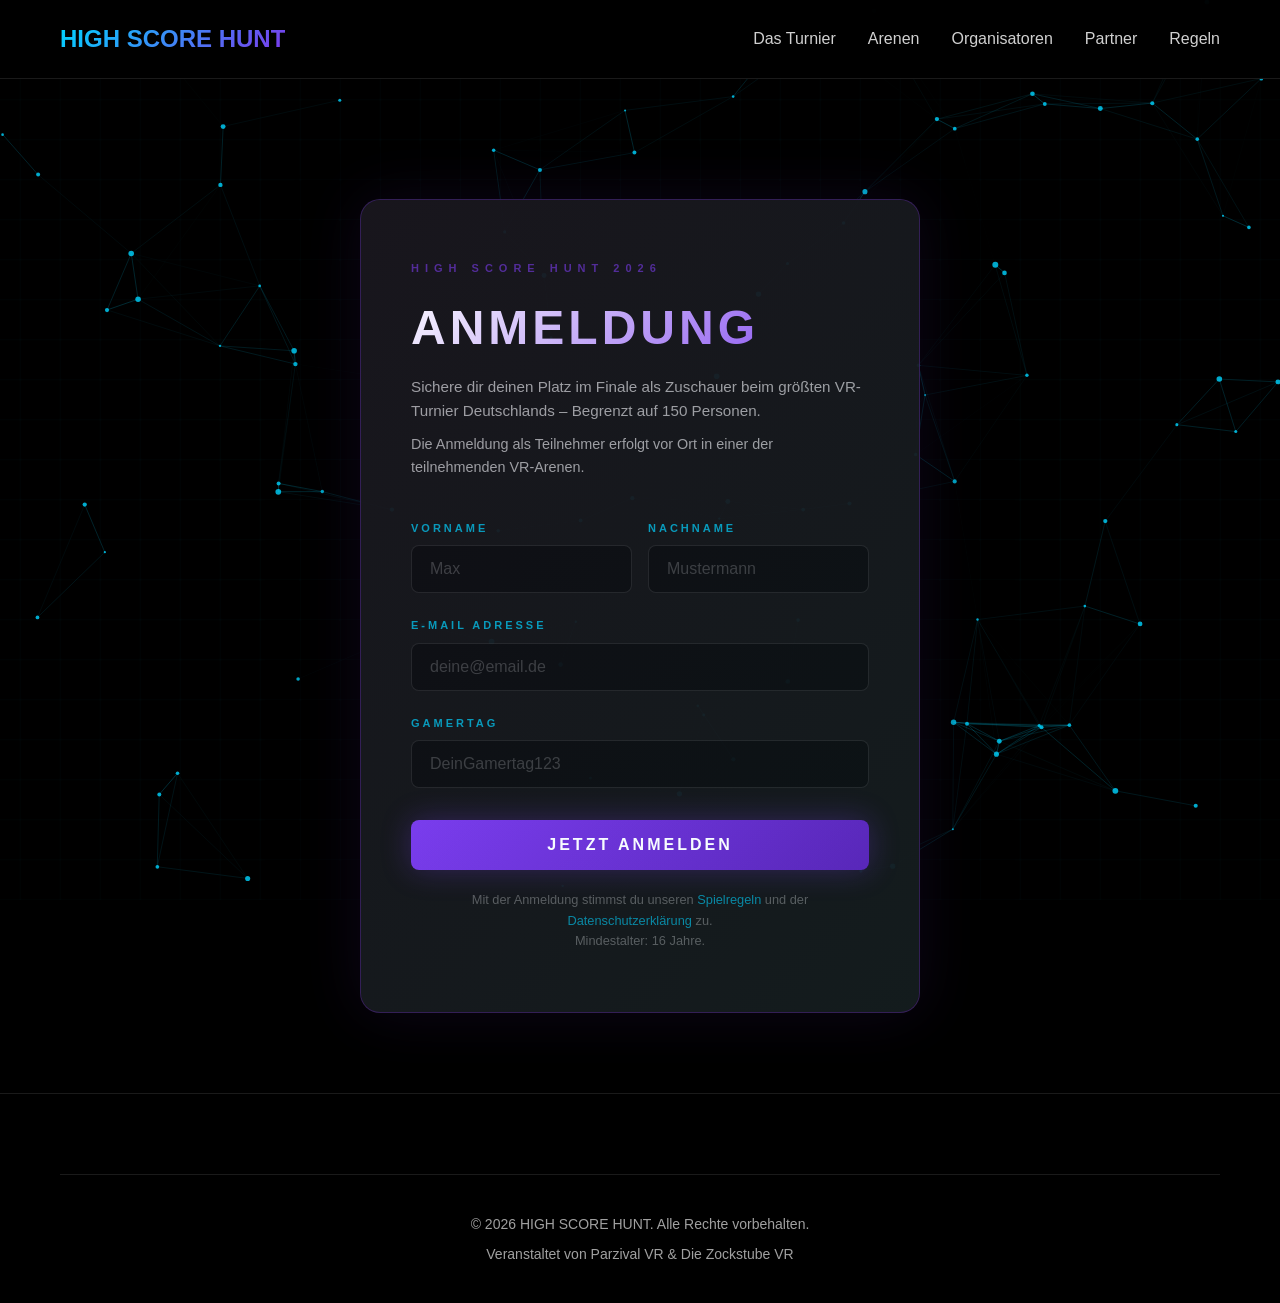
==== anmelden.html @ 473533d7 "updated" ====
<!DOCTYPE html>
<html lang="de">
<head>
    <meta charset="UTF-8">
    <meta name="viewport" content="width=device-width, initial-scale=1.0">
    <title>Anmeldung – HIGH SCORE HUNT 2026</title>

    <!-- Security Headers -->
    <meta http-equiv="X-Frame-Options" content="DENY">
    <meta http-equiv="X-Content-Type-Options" content="nosniff">
    <meta http-equiv="Referrer-Policy" content="strict-origin-when-cross-origin">
    <meta http-equiv="Content-Security-Policy" content="default-src 'self'; script-src 'self' 'unsafe-inline'; style-src 'self' 'unsafe-inline'; img-src 'self' data: https:; font-src 'self'; connect-src 'self' https://formspree.io;">

    <link rel="stylesheet" href="assets/css/styles.css">
    <style>
        .form-section {
            min-height: 100vh;
            padding: 120px 20px 80px;
            display: flex;
            align-items: center;
            justify-content: center;
        }

        .form-card {
            background: var(--bg-card);
            border: 1px solid rgba(124, 58, 237, 0.3);
            border-radius: 20px;
            padding: 60px 50px;
            width: 100%;
            max-width: 560px;
            box-shadow: 0 0 60px rgba(124, 58, 237, 0.1), 0 40px 80px rgba(0, 0, 0, 0.5);
            position: relative;
            z-index: 1;
        }

        .form-card::before {
            content: '';
            position: absolute;
            inset: 0;
            border-radius: 20px;
            background: linear-gradient(135deg, rgba(124, 58, 237, 0.04), rgba(0, 212, 255, 0.04));
            pointer-events: none;
        }

        .form-eyebrow {
            font-size: 11px;
            font-weight: 700;
            letter-spacing: 6px;
            text-transform: uppercase;
            color: rgba(124, 58, 237, 0.6);
            margin-bottom: 12px;
        }

        .form-title {
            font-size: clamp(2rem, 5vw, 3rem);
            font-weight: 900;
            letter-spacing: 4px;
            text-transform: uppercase;
            background: linear-gradient(135deg, #ffffff 0%, #7c3aed 100%);
            -webkit-background-clip: text;
            -webkit-text-fill-color: transparent;
            background-clip: text;
            margin-bottom: 8px;
        }

        .form-subtitle {
            font-size: 0.95rem;
            color: var(--text-gray);
            margin-bottom: 40px;
            line-height: 1.6;
        }

        .form-group {
            margin-bottom: 24px;
        }

        .form-group label {
            display: block;
            font-size: 11px;
            font-weight: 700;
            letter-spacing: 3px;
            text-transform: uppercase;
            color: rgba(0, 212, 255, 0.7);
            margin-bottom: 8px;
        }

        .form-group input {
            width: 100%;
            background: rgba(0, 0, 0, 0.4);
            border: 1px solid rgba(255, 255, 255, 0.1);
            border-radius: 8px;
            padding: 14px 18px;
            color: #fff;
            font-size: 1rem;
            font-family: inherit;
            transition: border-color 0.25s ease, box-shadow 0.25s ease;
            box-sizing: border-box;
            outline: none;
        }

        .form-group input:focus {
            border-color: rgba(124, 58, 237, 0.6);
            box-shadow: 0 0 0 3px rgba(124, 58, 237, 0.12);
        }

        .form-group input::placeholder {
            color: rgba(255, 255, 255, 0.2);
        }

        .form-group input.input-error {
            border-color: rgba(255, 60, 60, 0.8);
            box-shadow: 0 0 0 3px rgba(255, 60, 60, 0.15);
        }

        .field-error {
            display: none;
            font-size: 11px;
            color: #ff4444;
            margin-top: 6px;
            letter-spacing: 0.5px;
        }

        .field-error.visible {
            display: block;
        }

        .form-row {
            display: grid;
            grid-template-columns: 1fr 1fr;
            gap: 16px;
        }

        .btn-submit {
            width: 100%;
            margin-top: 8px;
            padding: 16px;
            background: linear-gradient(135deg, #7c3aed, #5b21b6);
            color: #fff;
            font-size: 1rem;
            font-weight: 700;
            letter-spacing: 3px;
            text-transform: uppercase;
            border: none;
            border-radius: 8px;
            cursor: pointer;
            transition: opacity 0.2s ease, transform 0.2s ease, box-shadow 0.2s ease;
            box-shadow: 0 0 30px rgba(124, 58, 237, 0.3);
        }

        .btn-submit:hover {
            opacity: 0.9;
            transform: translateY(-2px);
            box-shadow: 0 8px 30px rgba(124, 58, 237, 0.5);
        }

        .btn-submit:active {
            transform: translateY(0);
        }

        .form-note {
            text-align: center;
            font-size: 0.8rem;
            color: rgba(255, 255, 255, 0.3);
            margin-top: 20px;
            line-height: 1.6;
        }

        .form-note a {
            color: rgba(0, 212, 255, 0.6);
            text-decoration: none;
        }

        .form-note a:hover {
            color: #00d4ff;
        }

        /* Success message */
        .form-success {
            display: none;
            text-align: center;
            padding: 40px 0;
        }

        .form-success .success-icon {
            font-size: 4rem;
            margin-bottom: 20px;
        }

        .form-success h2 {
            font-size: 1.8rem;
            font-weight: 900;
            color: #00d4ff;
            margin-bottom: 12px;
            letter-spacing: 2px;
        }

        .form-success p {
            color: var(--text-gray);
            line-height: 1.7;
        }

        @media (max-width: 600px) {
            .form-card {
                padding: 40px 24px;
            }

            .form-row {
                grid-template-columns: 1fr;
            }
        }
    </style>
</head>
<body>

    <!-- Particle Network Canvas -->
    <canvas id="particleCanvas" class="particle-network-canvas"></canvas>

    <!-- Navigation -->
    <nav class="navbar">
        <div class="container">
            <div class="nav-brand">
                <a href="index.html" class="logo">HIGH SCORE HUNT</a>
            </div>
            <div class="nav-links">
                <a href="index.html#tournament">Das Turnier</a>
                <a href="index.html#locations">Arenen</a>
                <a href="index.html#organizers">Organisatoren</a>
                <a href="index.html#sponsors">Partner</a>
                <a href="rules.html">Regeln</a>
            </div>
        </div>
    </nav>

    <!-- Registration Form -->
    <section class="form-section">
        <div class="form-card">

            <div id="formContent">
                <p class="form-eyebrow">High Score Hunt 2026</p>
                <h1 class="form-title">Anmeldung</h1>
                <p class="form-subtitle">Sichere dir deinen Platz im Finale als Zuschauer beim größten VR-Turnier Deutschlands – Begrenzt auf 150 Personen.</p>
                <p class="form-subtitle" style="margin-top: -30px; font-size: 0.9em;">Die Anmeldung als Teilnehmer erfolgt vor Ort in einer der teilnehmenden VR-Arenen.</p>

                <form id="registrationForm" action="https://formspree.io/f/mlgydkay" method="POST" novalidate>

                    <div class="form-row">
                        <div class="form-group">
                            <label for="vorname">Vorname</label>
                            <input type="text" id="vorname" name="vorname" placeholder="Max" required>
                        </div>
                        <div class="form-group">
                            <label for="name">Nachname</label>
                            <input type="text" id="name" name="name" placeholder="Mustermann" required>
                        </div>
                    </div>

                    <div class="form-group">
                        <label for="email">E-Mail Adresse</label>
                        <input type="email" id="email" name="email" placeholder="deine@email.de" required>
                    </div>

                    <div class="form-group">
                        <label for="gamertag">Gamertag</label>
                        <input type="text" id="gamertag" name="gamertag" placeholder="DeinGamertag123" required>
                        <span class="field-error" id="gamertagError">Dieser Gamertag ist bereits vergeben. Bitte wähle einen anderen.</span>
                    </div>

                    <button type="submit" class="btn-submit">Jetzt anmelden</button>

                </form>

                <p class="form-note">
                    Mit der Anmeldung stimmst du unseren <a href="rules.html">Spielregeln</a> und der <a href="cookie.html">Datenschutzerklärung</a> zu.<br>
                    Mindestalter: 16 Jahre.
                </p>
            </div>

            <!-- Success State -->
            <div class="form-success" id="formSuccess">
                <div class="success-icon">🎮</div>
                <h2>Anmeldung erfolgreich!</h2>
                <p>Danke, <span id="successName"></span>!<br>Du wirst per E-Mail über alle weiteren Schritte informiert.</p>
            </div>

        </div>
    </section>

    <!-- Footer -->
    <footer class="footer">
        <div class="container">
            <div class="footer-bottom">
                <p>&copy; 2026 HIGH SCORE HUNT. Alle Rechte vorbehalten.</p>
                <p>Veranstaltet von <span translate="no">Parzival VR</span> &amp; <span translate="no">Die Zockstube VR</span></p>
            </div>
        </div>
    </footer>

    <script src="assets/js/main.js"></script>
    <script>
        document.getElementById('registrationForm').addEventListener('submit', async function(e) {
            e.preventDefault();

            const vorname  = document.getElementById('vorname').value.trim();
            const name     = document.getElementById('name').value.trim();
            const email    = document.getElementById('email').value.trim();
            const gamertag = document.getElementById('gamertag').value.trim();

            if (!vorname || !name || !email || !gamertag) {
                alert('Bitte fülle alle Felder aus.');
                return;
            }

            const btn = document.querySelector('.btn-submit');
            btn.textContent = 'Wird gesendet…';
            btn.disabled = true;

            try {
                const response = await fetch('https://formspree.io/f/mlgydkay', {
                    method: 'POST',
                    headers: { 'Accept': 'application/json' },
                    body: new FormData(this)
                });

                if (response.ok) {
                    document.getElementById('formContent').style.display = 'none';
                    document.getElementById('successName').textContent = vorname + ' ' + name;
                    document.getElementById('formSuccess').style.display = 'block';
                } else {
                    btn.textContent = 'Jetzt anmelden';
                    btn.disabled = false;
                    alert('Es ist ein Fehler aufgetreten. Bitte versuche es erneut.');
                }
            } catch (err) {
                btn.textContent = 'Jetzt anmelden';
                btn.disabled = false;
                alert('Keine Verbindung. Bitte überprüfe deine Internetverbindung.');
            }
        });
    </script>
</body>
</html>
---- assets/css/styles.css ----
/* Reset and Base Styles */
* {
    margin: 0;
    padding: 0;
    box-sizing: border-box;
}

html {
    scroll-behavior: smooth;
    overflow-x: hidden;
    scroll-padding-top: 80px;
}

:root {
    --primary-cyan: #00d4ff;
    --primary-magenta: #ff0080;
    --primary-purple: #7c3aed;
    --accent-orange: #ff6b35;
    --accent-green: #00ff88;

    --bg-black: rgba(0, 0, 0, 0.10);
    --bg-dark: rgba(10, 10, 10, 0.10);
    --bg-dark-secondary: rgba(26, 26, 26, 0.10);
    --bg-card: rgba(22, 22, 22, 0.95);

    --text-white: #ffffff;
    --text-gray: #a0a0a0;
    --text-light-gray: #d0d0d0;

    --gradient-primary: linear-gradient(135deg, var(--primary-cyan), var(--primary-purple));
    --gradient-accent: linear-gradient(135deg, var(--primary-magenta), var(--accent-orange));

    --container-width: 1200px;
    --section-padding: 100px 20px;
}

body {
    font-family: -apple-system, BlinkMacSystemFont, 'Segoe UI', Roboto, 'Helvetica Neue', Arial, sans-serif;
    color: var(--text-white);
    line-height: 1.6;
    overflow-x: hidden;
    background: #000000;
    position: relative;
}


/* Interactive Background */
body::before {
    content: '';
    position: fixed;
    top: 0;
    left: 0;
    width: 100%;
    height: 100%;
    background:
        linear-gradient(0deg, transparent 24%, rgba(0, 212, 255, 0.05) 25%, rgba(0, 212, 255, 0.05) 26%, transparent 27%, transparent 74%, rgba(0, 212, 255, 0.05) 75%, rgba(0, 212, 255, 0.05) 76%, transparent 77%, transparent),
        linear-gradient(90deg, transparent 24%, rgba(0, 212, 255, 0.05) 25%, rgba(0, 212, 255, 0.05) 26%, transparent 27%, transparent 74%, rgba(0, 212, 255, 0.05) 75%, rgba(0, 212, 255, 0.05) 76%, transparent 77%, transparent);
    background-size: 80px 80px;
    animation: gridMove 20s linear infinite;
    pointer-events: none;
    z-index: 6;
    opacity: 0.5;
}

body::after {
    content: '';
    position: fixed;
    top: 0;
    left: 0;
    width: 100%;
    height: 100%;
    background: radial-gradient(ellipse at center, transparent 0%, rgba(0, 0, 0, 0.4) 100%);
    pointer-events: none;
    z-index: 7;
}

/* Particle Network Canvas */
.particle-network-canvas {
    position: fixed;
    top: 0;
    left: 0;
    width: 100%;
    height: 100%;
    z-index: 8;
    pointer-events: none;
    opacity: 1;
}


/* Ensure content is above background */
nav, section, footer {
    position: relative;
    z-index: 9;
}

.container {
    max-width: var(--container-width);
    margin: 0 auto;
    padding: 0 20px;
}

/* ─── Navigation ─────────────────────────────────────────────────────────── */

.navbar {
    position: sticky;
    top: 0;
    background: rgba(0, 0, 0, 0.95);
    backdrop-filter: blur(10px);
    border-bottom: 1px solid rgba(255, 255, 255, 0.1);
    padding: 20px 0;
    z-index: 1000;
    transition: all 0.3s ease;
}

.navbar .container {
    display: flex;
    justify-content: space-between;
    align-items: center;
    position: relative;
}

.logo {
    font-size: 24px;
    font-weight: 700;
    background: var(--gradient-primary);
    -webkit-background-clip: text;
    -webkit-text-fill-color: transparent;
    background-clip: text;
    text-decoration: none;
    transition: opacity 0.3s ease;
    user-select: none;
}

.logo:hover {
    opacity: 0.8;
}

.nav-links {
    display: flex;
    gap: 32px;
    align-items: center;
}

.nav-links a {
    color: var(--text-light-gray);
    text-decoration: none;
    font-weight: 500;
    transition: color 0.3s ease;
    position: relative;
}

.nav-links a:hover {
    color: var(--primary-cyan);
}

.nav-links a::after {
    content: '';
    position: absolute;
    bottom: -5px;
    left: 0;
    width: 0;
    height: 2px;
    background: var(--gradient-primary);
    transition: width 0.3s ease;
}

.nav-links a:hover::after {
    width: 100%;
}

/* ─── Mobile Hamburger Menu ───────────────────────────────────────────────── */

.nav-hamburger {
    display: none;
}

.nav-mobile-dropdown {
    display: none;
}

@media (max-width: 768px) {
    .nav-hamburger {
        display: flex;
        flex-direction: column;
        justify-content: space-between;
        width: 28px;
        height: 20px;
        background: transparent;
        border: none;
        cursor: pointer;
        padding: 0;
        position: absolute;
        right: 20px;
        top: 50%;
        transform: translateY(-50%);
        z-index: 1100;
    }

    .nav-hamburger span {
        display: block;
        width: 100%;
        height: 2px;
        background: #00d4ff;
        border-radius: 2px;
        transition: all 0.3s ease;
    }

    .nav-hamburger.open span:nth-child(1) {
        transform: translateY(9px) rotate(45deg);
    }

    .nav-hamburger.open span:nth-child(2) {
        opacity: 0;
    }

    .nav-hamburger.open span:nth-child(3) {
        transform: translateY(-9px) rotate(-45deg);
    }

    .nav-mobile-dropdown {
        display: flex;
        flex-direction: column;
        background: rgba(0, 0, 0, 0.97);
        border-top: none;
        max-height: 0;
        overflow: hidden;
        transition: max-height 0.35s ease, padding 0.35s ease;
        padding: 0 20px;
    }

    .nav-mobile-dropdown.open {
        max-height: 400px;
        padding: 16px 20px;
        border-top: 1px solid rgba(0, 212, 255, 0.2);
    }

    .nav-mobile-link {
        color: var(--text-light-gray);
        text-decoration: none;
        font-weight: 500;
        font-size: 1.1rem;
        padding: 14px 0;
        border-bottom: 1px solid rgba(255, 255, 255, 0.07);
        transition: color 0.2s ease;
    }

    .nav-mobile-link:last-child {
        border-bottom: none;
    }

    .nav-mobile-link:hover {
        color: #00d4ff;
    }
}

/* ─── Cookie Banner ───────────────────────────────────────────────────────── */

.cookie-banner {
    position: fixed;
    bottom: 0;
    left: 0;
    width: 100%;
    background-color: #222;
    color: #fff;
    padding: 15px 20px;
    display: flex;
    justify-content: space-between;
    align-items: center;
    font-family: Arial, sans-serif;
    font-size: 14px;
    box-shadow: 0 -2px 5px rgba(0,0,0,0.3);
    z-index: 9999;
}

.cookie-banner p {
    margin: 0;
    max-width: 80%;
    line-height: 1.4;
}

.cookie-banner button {
    background-color: #9309f0;
    color: white;
    border: none;
    padding: 8px 15px;
    cursor: pointer;
    border-radius: 4px;
    font-size: 14px;
    transition: background-color 0.3s ease;
}

.cookie-banner button:hover {
    background-color: #57e306;
}

.cookie-banner-buttons {
    display: flex;
    gap: 10px;
    align-items: center;
    flex-shrink: 0;
}

.cookie-banner .cookie-decline {
    background-color: transparent;
    color: rgba(255, 255, 255, 0.6);
    border: 1px solid rgba(255, 255, 255, 0.3);
}

.cookie-banner .cookie-decline:hover {
    background-color: rgba(255, 255, 255, 0.08);
    color: #fff;
    border-color: rgba(255, 255, 255, 0.6);
}

/* ─── Buttons ─────────────────────────────────────────────────────────────── */

.btn-primary, .btn-secondary {
    display: inline-block;
    padding: 14px 32px;
    border-radius: 8px;
    text-decoration: none;
    font-weight: 600;
    font-size: 1.1rem;
    transition: all 0.3s ease;
    border: 2px solid transparent;
    cursor: pointer;
}

.btn-primary {
    background: var(--gradient-primary);
    color: #000000;
    box-shadow: 0 5px 20px rgba(0, 212, 255, 0.3);
}

.btn-primary:hover {
    transform: translateY(-2px);
    box-shadow: 0 10px 30px rgba(0, 212, 255, 0.5);
}

.btn-secondary {
    background: rgba(0, 0, 0, 0.85);
    color: var(--text-white);
    border-color: var(--primary-cyan);
}

.btn-secondary:hover {
    background: rgba(0, 212, 255, 0.1);
}

/* ─── Hero ────────────────────────────────────────────────────────────────── */

.hero {
    padding: 100px 20px 120px;
    background:
        radial-gradient(ellipse at top, rgba(124, 58, 237, 0.15), transparent 70%),
        radial-gradient(ellipse at bottom right, rgba(0, 212, 255, 0.1), transparent 70%),
        var(--bg-black);
    position: relative;
    overflow: hidden;
    user-select: none;
}

.hero::before {
    content: '';
    position: absolute;
    inset: 0;
    background: repeating-linear-gradient(
        0deg,
        transparent,
        transparent 2px,
        rgba(0, 212, 255, 0.03) 2px,
        rgba(0, 212, 255, 0.03) 4px
    );
    pointer-events: none;
}

.hero .container {
    position: relative;
    z-index: 1;
    display: flex;
    align-items: center;
    gap: 40px;
}

.hero-content {
    flex: 1;
    min-width: 0;
    animation: fadeInUp 0.8s ease-out forwards;
}

.event-date {
    font-size: 16px;
    color: var(--primary-cyan);
    font-weight: 600;
    text-transform: uppercase;
    letter-spacing: 2px;
    margin-bottom: 20px;
}

.hero-title {
    font-size: clamp(36px, 5vw, 72px);
    font-weight: 900;
    line-height: 1.1;
    margin-bottom: 30px;
    background: linear-gradient(135deg, var(--text-white), var(--primary-cyan));
    -webkit-background-clip: text;
    -webkit-text-fill-color: transparent;
    background-clip: text;
}

.hero-subtitle {
    font-size: clamp(16px, 2vw, 22px);
    color: var(--text-gray);
    margin-bottom: 50px;
    line-height: 1.7;
    max-width: 600px;
}

.hero-stats {
    display: grid;
    grid-template-columns: repeat(4, 1fr);
    gap: 20px;
    margin-bottom: 50px;
    padding: 40px 0;
    border-top: 1px solid rgba(255, 255, 255, 0.1);
    border-bottom: 1px solid rgba(255, 255, 255, 0.1);
}

.stat {
    text-align: center;
}

.stat-number {
    font-size: clamp(28px, 3vw, 48px);
    font-weight: 900;
    background: var(--gradient-primary);
    -webkit-background-clip: text;
    -webkit-text-fill-color: transparent;
    background-clip: text;
    margin-bottom: 8px;
}

.stat-label {
    font-size: 13px;
    color: var(--text-gray);
    text-transform: uppercase;
    letter-spacing: 1px;
}

.hero-cta {
    display: flex;
    gap: 20px;
    flex-wrap: wrap;
}

/* ─── Orbiting Keys (desktop only) ───────────────────────────────────────── */

.orbiting-keys {
    position: absolute;
    top: calc(-20% - 80px);
    right: -20%;
    width: 920px;
    height: 920px;
    z-index: 5;
    flex-shrink: 0;
}

.orbit-center {
    position: absolute;
    top: 50%;
    left: 50%;
    transform: translate(-50%, -50%);
    width: 575px;
    height: 575px;
    border-radius: 50%;
    display: flex;
    align-items: center;
    justify-content: center;
}

.center-logo {
    width: 575px;
    height: 575px;
    object-fit: contain;
    filter: drop-shadow(0 0 25px rgba(0, 212, 255, 0.8));
    user-select: none;
}

.key-orbit {
    position: absolute;
    top: 50%;
    left: 50%;
    width: 575px;
    height: 575px;
    margin: -287.5px 0 0 -287.5px;
    animation: orbitRotate 10s linear infinite;
    z-index: 10;
}

.key-orbit-1 { animation-delay: -3.33s; }
.key-orbit-2 { animation-delay: 0s; }
.key-orbit-3 { animation-delay: -6.67s; }

.key-icon {
    position: absolute;
    top: 0;
    left: 50%;
    transform: translateX(-50%);
    width: 169px;
    height: 169px;
    object-fit: contain;
    filter: drop-shadow(0 0 20px rgba(0, 212, 255, 0.8));
    animation: keyFloatAndRotate 3s ease-in-out infinite;
    user-select: none;
}

.key-orbit-1 .key-icon { filter: drop-shadow(0 0 20px rgba(255, 215, 0, 0.8)); animation-delay: 0s; }
.key-orbit-2 .key-icon { filter: drop-shadow(0 0 20px rgba(192, 192, 192, 0.8)); animation-delay: -1s; }
.key-orbit-3 .key-icon { filter: drop-shadow(0 0 20px rgba(205, 127, 50, 0.8)); animation-delay: -2s; }

/* ─── Section Shared ──────────────────────────────────────────────────────── */

.section-title {
    text-align: center;
    font-size: clamp(28px, 4vw, 48px);
    font-weight: 800;
    margin-bottom: 70px;
    color: var(--text-white);
}

/* ─── Who Attends ─────────────────────────────────────────────────────────── */

.who-attends {
    padding: var(--section-padding);
    background: var(--bg-dark);
}

.attendee-grid {
    display: grid;
    grid-template-columns: repeat(3, 1fr);
    column-gap: 25px;
    row-gap: 40px;
    max-width: 950px;
    margin: 0 auto;
    justify-items: center;
}

.attendee-card {
    padding: 30px;
    background: var(--bg-card);
    border-radius: 16px;
    border: 1px solid rgba(255, 255, 255, 0.05);
    transition: all 0.3s ease;
    position: relative;
    overflow: hidden;
    text-align: center;
    display: flex;
    flex-direction: column;
    align-items: center;
    gap: 15px;
    width: 100%;
    max-width: 280px;
    min-height: 200px;
    text-decoration: none;
    color: inherit;
}

.attendee-card::before {
    content: '';
    position: absolute;
    top: 0; left: 0;
    width: 100%;
    height: 3px;
    background: var(--gradient-primary);
    transform: scaleX(0);
    transition: transform 0.3s ease;
}

.attendee-card:hover::before { transform: scaleX(1); }
.attendee-card:hover {
    transform: translateY(-8px);
    border-color: rgba(0, 212, 255, 0.3);
    box-shadow: 0 15px 50px rgba(0, 212, 255, 0.3);
}

.arena-logo {
    width: 120px;
    height: 120px;
    display: flex;
    align-items: center;
    justify-content: center;
    background: rgba(255, 255, 255, 0.03);
    border-radius: 12px;
    padding: 15px;
    margin-bottom: 10px;
    transition: all 0.3s ease;
}

.arena-logo img {
    max-width: 100%;
    max-height: 100%;
    object-fit: contain;
    filter: brightness(1.1);
    transition: transform 0.3s ease;
}

.attendee-card:hover .arena-logo { background: rgba(0, 212, 255, 0.08); }
.attendee-card:hover .arena-logo img { transform: scale(1.1); }

.attendee-card h3 {
    font-size: 20px;
    margin-bottom: 5px;
    color: var(--primary-cyan);
    font-weight: 700;
}

.attendee-card p {
    color: var(--text-gray);
    font-size: 14px;
    line-height: 1.6;
}

.finale-badge {
    display: inline-block;
    background: linear-gradient(135deg, var(--primary-magenta), var(--accent-orange));
    color: var(--bg-black);
    padding: 6px 16px;
    border-radius: 20px;
    font-size: 11px;
    font-weight: 700;
    text-transform: uppercase;
    letter-spacing: 1px;
    margin-top: 5px;
    box-shadow: 0 4px 15px rgba(255, 0, 128, 0.4);
}

/* ─── Tournament Games ────────────────────────────────────────────────────── */

.tournament-games {
    padding: var(--section-padding);
    background: #000000;
}

.games-grid {
    display: grid;
    grid-template-columns: repeat(auto-fit, minmax(280px, 1fr));
    gap: 30px;
}

.game-card {
    background: var(--bg-card);
    border-radius: 16px;
    overflow: hidden;
    border: 1px solid rgba(255, 255, 255, 0.05);
    transition: all 0.3s ease;
}

.game-card:hover {
    transform: translateY(-8px);
    border-color: rgba(255, 0, 128, 0.5);
    box-shadow: 0 15px 50px rgba(255, 0, 128, 0.3);
}

.game-image {
    height: 200px;
    background: var(--gradient-accent);
    display: flex;
    align-items: center;
    justify-content: center;
    font-size: 24px;
    font-weight: 700;
    color: white;
}

.game-card h3 { padding: 20px 20px 10px; font-size: 22px; color: var(--text-white); }
.game-card p { padding: 5px 20px; color: var(--text-gray); font-size: 15px; }
.game-card p:last-child { padding-bottom: 20px; }

/* ─── Schedule ────────────────────────────────────────────────────────────── */

.schedule {
    padding: var(--section-padding);
    background: var(--bg-dark);
}

.schedule-content {
    max-width: 900px;
    margin: 0 auto;
}

.schedule-day {
    margin-bottom: 50px;
}

.schedule-day h3 {
    font-size: 28px;
    margin-bottom: 25px;
    color: var(--primary-cyan);
    padding-bottom: 15px;
    border-bottom: 2px solid rgba(0, 212, 255, 0.3);
}

.schedule-items {
    display: flex;
    flex-direction: column;
    gap: 15px;
}

.schedule-item {
    display: flex;
    justify-content: space-between;
    align-items: center;
    padding: 20px;
    background: var(--bg-card);
    border-radius: 8px;
    border-left: 3px solid var(--primary-purple);
    transition: all 0.3s ease;
}

.schedule-item:hover {
    border-left-color: var(--primary-cyan);
    background: rgba(0, 212, 255, 0.05);
    transform: translateX(5px);
}

.schedule-item .time {
    font-weight: 600;
    color: var(--primary-cyan);
    min-width: 200px;
}

.schedule-item .event-name {
    color: var(--text-light-gray);
    flex: 1;
}

/* ─── Competitors ─────────────────────────────────────────────────────────── */

.competitors {
    padding: var(--section-padding);
    background: #000000;
}

.competitors-grid {
    display: grid;
    grid-template-columns: repeat(auto-fit, minmax(250px, 1fr));
    gap: 40px;
}

.competitor-card {
    text-align: center;
    padding: 30px;
    background: var(--bg-card);
    border-radius: 16px;
    border: 1px solid rgba(255, 255, 255, 0.05);
    transition: all 0.3s ease;
}

.competitor-card:hover {
    transform: translateY(-10px);
    border-color: rgba(255, 0, 128, 0.5);
    box-shadow: 0 20px 50px rgba(255, 0, 128, 0.3);
}

.competitor-image {
    width: 150px;
    height: 150px;
    margin: 0 auto 20px;
    border-radius: 50%;
    background: var(--gradient-accent);
    display: flex;
    align-items: center;
    justify-content: center;
    font-size: 18px;
    font-weight: 700;
    border: 3px solid rgba(255, 0, 128, 0.3);
}

.competitor-card h3 { font-size: 24px; margin-bottom: 10px; color: var(--text-white); }
.competitor-title { color: var(--primary-cyan); font-size: 14px; margin-bottom: 8px; }
.competitor-country { color: var(--text-gray); font-size: 13px; }

/* ─── Sponsors ────────────────────────────────────────────────────────────── */

.sponsors {
    padding: var(--section-padding);
    background: var(--bg-dark);
}

.sponsors-tier {
    margin-bottom: 60px;
}

.sponsors-tier h3 {
    text-align: center;
    font-size: 24px;
    color: var(--primary-cyan);
    margin-bottom: 30px;
    text-transform: uppercase;
    letter-spacing: 2px;
}

.sponsors-grid {
    display: grid;
    gap: 30px;
    align-items: center;
    justify-items: center;
}

.sponsors-grid.tier-1 { grid-template-columns: repeat(auto-fit, minmax(250px, 1fr)); }
.sponsors-grid.tier-2 { grid-template-columns: repeat(auto-fit, minmax(180px, 1fr)); }

.sponsor-logo {
    padding: 20px;
    background: var(--bg-card);
    border-radius: 12px;
    border: 1px solid rgba(255, 255, 255, 0.1);
    font-size: 20px;
    font-weight: 700;
    color: var(--text-light-gray);
    transition: all 0.3s ease;
    text-align: center;
    width: 100%;
    height: 150px;
    display: flex;
    align-items: center;
    justify-content: center;
    box-sizing: border-box;
}

.sponsor-logo img {
    max-width: 100%;
    max-height: 100px;
    width: auto;
    height: auto;
    object-fit: contain;
    filter: brightness(1.1);
    transition: all 0.3s ease;
}

.sponsor-logo:hover {
    border-color: var(--primary-cyan);
    box-shadow: 0 10px 30px rgba(0, 212, 255, 0.2);
    transform: translateY(-5px);
}

.sponsor-logo:hover img {
    filter: brightness(1.3);
    transform: scale(1.05);
}

/* ─── Registration ────────────────────────────────────────────────────────── */

.registration {
    padding: var(--section-padding);
    background: radial-gradient(ellipse at center, rgba(124, 58, 237, 0.2), transparent 70%), var(--bg-black);
    text-align: center;
}

.registration h2 { font-size: clamp(28px, 4vw, 48px); margin-bottom: 20px; }
.registration > p { font-size: 20px; color: var(--text-gray); margin-bottom: 120px; }

.ticket-options {
    display: grid;
    grid-template-columns: repeat(auto-fit, minmax(300px, 1fr));
    gap: 30px;
    max-width: 1100px;
    margin: 0 auto;
    padding-top: 40px;
}

.ticket-card {
    background: var(--bg-card);
    border: 2px solid rgba(255, 255, 255, 0.1);
    border-radius: 16px;
    padding: 40px 30px;
    text-align: center;
    transition: all 0.3s ease;
    position: relative;
}

.ticket-card.featured {
    border-color: var(--primary-cyan);
    background: rgba(0, 212, 255, 0.05);
    transform: scale(1.05);
}

.featured-badge {
    position: absolute;
    top: -15px;
    left: 50%;
    transform: translateX(-50%);
    background: var(--gradient-primary);
    color: var(--bg-black);
    padding: 6px 20px;
    border-radius: 20px;
    font-size: 12px;
    font-weight: 700;
    text-transform: uppercase;
    letter-spacing: 1px;
}

/* ─── Footer ──────────────────────────────────────────────────────────────── */

.footer {
    background: #000000;
    color: var(--text-gray);
    padding: 80px 20px 30px;
    border-top: 1px solid rgba(255, 255, 255, 0.1);
}

.footer-content {
    display: grid;
    grid-template-columns: repeat(auto-fit, minmax(200px, 1fr));
    gap: 50px;
    margin-bottom: 50px;
}

.footer-section h3 {
    font-size: 20px;
    margin-bottom: 20px;
    background: var(--gradient-primary);
    -webkit-background-clip: text;
    -webkit-text-fill-color: transparent;
    background-clip: text;
}

.footer-section h4 { font-size: 16px; margin-bottom: 20px; color: var(--text-white); }
.footer-section p { color: var(--text-gray); margin-bottom: 10px; line-height: 1.6; }
.footer-section .location { color: var(--primary-cyan); }
.footer-section ul { list-style: none; }
.footer-section ul li { margin-bottom: 10px; }
.footer-section a { color: var(--text-gray); text-decoration: none; transition: color 0.3s ease; }
.footer-section a:hover { color: var(--primary-cyan); }

.social-links { display: flex; gap: 16px; font-size: 24px; }
.social-links a { transition: all 0.3s ease; }
.social-links a:hover { transform: scale(1.2); filter: brightness(1.5); }

.footer-bottom {
    border-top: 1px solid rgba(255, 255, 255, 0.1);
    padding-top: 30px;
    text-align: center;
    color: var(--text-gray);
    font-size: 14px;
}

.footer-bottom p { margin: 8px 0; }

/* ─── Organizers ──────────────────────────────────────────────────────────── */

.organizers-grid {
    display: grid;
    grid-template-columns: 1fr 1fr;
}

/* ─── HSH Sections ────────────────────────────────────────────────────────── */

.hsh-intro { padding: 100px 0; background: var(--bg-dark); }

.hsh-intro-content {
    background: var(--bg-card);
    border-radius: 16px;
    border: 1px solid rgba(255, 255, 255, 0.05);
    padding: 60px;
    text-align: center;
    max-width: 900px;
    margin: 0 auto;
    transition: all 0.3s ease;
    position: relative;
    overflow: hidden;
}

.hsh-intro-content::before {
    content: '';
    position: absolute;
    top: 0; left: 0;
    width: 100%; height: 3px;
    background: var(--gradient-primary);
}

.hsh-intro-content:hover {
    transform: translateY(-5px);
    border-color: rgba(0, 212, 255, 0.3);
    box-shadow: 0 10px 40px rgba(0, 212, 255, 0.2);
}

.hsh-intro-title {
    font-size: clamp(2rem, 4vw, 3.5rem);
    font-weight: 700;
    margin-bottom: 40px;
    line-height: 1.2;
    background: linear-gradient(135deg, var(--primary-cyan), var(--primary-magenta));
    -webkit-background-clip: text;
    -webkit-text-fill-color: transparent;
    background-clip: text;
}

.subtitle-accent {
    display: block;
    font-size: clamp(1.2rem, 2.5vw, 2rem);
    margin-top: 10px;
    color: var(--primary-cyan);
    -webkit-text-fill-color: var(--primary-cyan);
}

.hsh-intro-text { font-size: 1.2rem; line-height: 1.8; color: var(--text-gray); margin-bottom: 20px; }
.hsh-intro-cta { font-size: 1.6rem; font-weight: 700; color: var(--primary-magenta); margin-top: 40px; text-transform: uppercase; letter-spacing: 2px; text-shadow: 0 0 20px rgba(255, 0, 128, 0.5); }

.hsh-two-column {
    display: grid;
    grid-template-columns: 1fr 1fr;
    gap: 60px;
    align-items: center;
}

.hsh-column-left, .hsh-column-right { padding: 20px; }
.hsh-feature-image { width: 100%; height: auto; border-radius: 12px; box-shadow: 0 10px 40px rgba(0, 0, 0, 0.5); }

.hsh-section-title {
    font-size: clamp(1.5rem, 3vw, 2.5rem);
    font-weight: 700;
    margin-bottom: 30px;
    background: linear-gradient(135deg, var(--primary-cyan), var(--primary-magenta));
    -webkit-background-clip: text;
    -webkit-text-fill-color: transparent;
    background-clip: text;
}

.hsh-section-text { font-size: 1.2rem; line-height: 1.8; color: var(--text-gray); margin-bottom: 20px; }

.hsh-scoreboard { padding: 100px 0; background: var(--bg-black); }
.hsh-keys { padding: 100px 0; background: var(--bg-dark); }
.hsh-wildcard { padding: 100px 0; background: var(--bg-black); }
.hsh-finale { padding: 100px 0; background: var(--bg-dark); }

.hsh-finale-content {
    max-width: 900px;
    margin: 0 auto;
    background: var(--bg-card);
    border-radius: 16px;
    border: 1px solid rgba(255, 255, 255, 0.05);
    padding: 60px;
    transition: all 0.3s ease;
    position: relative;
  
}

.hsh-finale-text {
    word-wrap: break-word; 
    overflow-wrap: break-word; 
    hyphens: auto; 
    word-break: normal;
    padding: 60px;
  
}

.hsh-finale-content::before {
    content: '';
    position: absolute;
    top: 0; left: 0;
    width: 100%; height: 3px;
    background: var(--gradient-primary);
}

.hsh-finale-content:hover {
    transform: translateY(-5px);
    border-color: rgba(255, 0, 128, 0.3);
    box-shadow: 0 10px 40px rgba(255, 0, 128, 0.2);
}

.hsh-finale-title {
    font-size: clamp(1.8rem, 3.5vw, 3rem);
    font-weight: 700;
    margin-bottom: 20px;
    text-align: center;
    background: linear-gradient(135deg, var(--primary-cyan), var(--primary-magenta));
    -webkit-background-clip: text;
    -webkit-text-fill-color: transparent;
    background-clip: text;
}

.subtitle-small {
    display: block;
    font-size: clamp(1rem, 2vw, 1.5rem);
    margin-top: 10px;
    color: var(--primary-cyan);
    -webkit-text-fill-color: var(--primary-cyan);
}

.hsh-finale-subtitle { font-size: clamp(1.2rem, 2.5vw, 1.8rem); color: var(--primary-magenta); margin-bottom: 30px; text-align: center; }
.hsh-finale-signature { font-size: 1.3rem; color: var(--primary-cyan); margin-top: 50px; font-style: italic; text-align: center; }

/* ─── Tournament Details ──────────────────────────────────────────────────── */

.tournament-details { padding: 100px 0; background: var(--bg-black); }

.tournament-details .game-image {
    height: 250px;
    background: transparent;
    display: flex;
    align-items: center;
    justify-content: center;
    padding: 20px;
    position: relative;
    overflow: hidden;
}

.tournament-details .game-image::before {
    content: '';
    position: absolute;
    inset: 0;
    background: linear-gradient(135deg, rgba(0, 212, 255, 0.1), rgba(255, 0, 128, 0.1));
}

.tournament-details .game-image img {
    width: 100%;
    height: 100%;
    object-fit: contain;
    position: relative;
    z-index: 1;
    transition: transform 0.3s ease;
}

.tournament-details .game-card:hover .game-image img { transform: scale(1.1); }

/* ─── Rules ───────────────────────────────────────────────────────────────── */

.rule-card {
    background: var(--bg-card);
    border-radius: 16px;
    border: 1px solid rgba(255, 255, 255, 0.05);
    padding: 40px;
    margin-bottom: 30px;
    scroll-margin-top: 100px;
    transition: all 0.3s ease;
    position: relative;
    overflow: hidden;
}

.rule-card::before {
    content: '';
    position: absolute;
    top: 0; left: 0;
    width: 100%; height: 3px;
    background: linear-gradient(90deg, var(--primary-cyan), var(--primary-magenta));
    transform: scaleX(0);
    transform-origin: left;
    transition: transform 0.3s ease;
}

.rule-card:hover::before { transform: scaleX(1); }
.rule-card:hover { transform: translateY(-5px); border-color: rgba(0, 212, 255, 0.3); box-shadow: 0 10px 40px rgba(0, 212, 255, 0.2); }

.rule-number {
    width: 50px;
    height: 50px;
    background: linear-gradient(135deg, var(--primary-cyan), var(--primary-magenta));
    border-radius: 50%;
    color: var(--bg-black);
    font-size: 24px;
    font-weight: 700;
    display: flex;
    align-items: center;
    justify-content: center;
    margin-bottom: 20px;
    box-shadow: 0 4px 15px rgba(0, 212, 255, 0.4);
}

.rule-card h2 { font-size: 1.8rem; color: var(--primary-cyan); margin-bottom: 20px; font-weight: 700; }
.rule-card p { font-size: 1.1rem; line-height: 1.8; color: var(--text-gray); margin-bottom: 15px; }
.rule-card p:last-child { margin-bottom: 0; }
.rule-card strong { color: var(--text-white); }

.rules-summary { padding: var(--section-padding); background: var(--bg-black); }

.rules-grid {
    display: grid;
    grid-template-columns: repeat(auto-fit, minmax(300px, 1fr));
    gap: 30px;
    margin-top: 60px;
}

.rules-card {
    background: var(--bg-card);
    border-radius: 16px;
    border: 1px solid rgba(255, 255, 255, 0.05);
    padding: 40px 30px;
    text-align: center;
    transition: all 0.3s ease;
    position: relative;
    overflow: hidden;
    cursor: pointer;
    text-decoration: none;
    display: block;
}

.rules-card::before {
    content: '';
    position: absolute;
    top: 0; left: 0;
    width: 100%; height: 3px;
    background: linear-gradient(90deg, var(--primary-cyan), var(--primary-magenta));
    transform: scaleX(0);
    transform-origin: left;
    transition: transform 0.3s ease;
}

.rules-card:hover::before { transform: scaleX(1); }
.rules-card:hover { transform: translateY(-8px); border-color: rgba(0, 212, 255, 0.3); box-shadow: 0 15px 50px rgba(0, 212, 255, 0.3); }

.rules-icon { font-size: 4rem; margin-bottom: 20px; filter: drop-shadow(0 0 20px rgba(0, 212, 255, 0.5)); transition: transform 0.3s ease; }
.rules-card:hover .rules-icon { transform: scale(1.1) rotate(5deg); }
.rules-card h3 { font-size: 1.5rem; color: var(--primary-cyan); margin-bottom: 15px; font-weight: 700; }
.rules-card p { font-size: 1rem; color: var(--text-gray); line-height: 1.6; margin-bottom: 20px; }

.rules-read-more {
    display: inline-block;
    color: var(--primary-magenta);
    font-weight: 600;
    font-size: 0.95rem;
    text-transform: uppercase;
    letter-spacing: 1px;
    margin-top: 10px;
    transition: all 0.3s ease;
}

.rules-card:hover .rules-read-more { color: var(--primary-cyan); transform: translateX(5px); }
.rules-cta { text-align: center; margin-top: 60px; }
.rules-cta .btn-primary { font-size: 1.2rem; padding: 16px 40px; }


/* ─── Placeholder ─────────────────────────────────────────────────────────── */

.placeholder-image { width: 100%; display: flex; align-items: center; justify-content: center; color: white; font-size: 18px; font-weight: 600; }

.mobile-break { display: none; }

/* ─── Animations ──────────────────────────────────────────────────────────── */

@keyframes orbitRotate {
    from { transform: rotate(0deg); }
    to { transform: rotate(360deg); }
}

@keyframes keyFloatAndRotate {
    0%, 100% { transform: translateX(-50%) translateY(0px) rotate(0deg) scale(1); }
    25% { transform: translateX(-50%) translateY(-5px) rotate(-15deg) scale(1.05); }
    50% { transform: translateX(-50%) translateY(0px) rotate(0deg) scale(1.1); }
    75% { transform: translateX(-50%) translateY(-5px) rotate(15deg) scale(1.05); }
}

@keyframes fadeInUp {
    from { opacity: 0; transform: translateY(30px); }
    to { opacity: 1; transform: translateY(0); }
}

@keyframes glow {
    0%, 100% { opacity: 1; }
    50% { opacity: 0.7; }
}

@keyframes gridMove {
    0% { transform: perspective(500px) rotateX(60deg) translateY(0); }
    100% { transform: perspective(500px) rotateX(60deg) translateY(80px); }
}


/* ─── Letter Animation ────────────────────────────────────────────────────── */

.text-animation-ready .char-animate { display: inline-block; opacity: 0; transform: translateY(20px) rotateX(-90deg); filter: blur(10px); }
.text-animated .char-animate { animation: charFadeIn 0.6s cubic-bezier(0.34, 1.56, 0.64, 1) forwards; }

@keyframes charFadeIn {
    0% { opacity: 0; transform: translateY(20px) rotateX(-90deg) scale(0.5); filter: blur(10px); }
    50% { filter: blur(5px); }
    100% { opacity: 1; transform: translateY(0) rotateX(0deg) scale(1); filter: blur(0); }
}

/* ─── Card Entrance Animations ────────────────────────────────────────────── */

.attendee-card, .game-card, .competitor-card, .ticket-card, .link-card {
    animation: fadeInUp 0.6s ease-out both;
}

.attendee-card:nth-child(1) { animation-delay: 0.1s; }
.attendee-card:nth-child(2) { animation-delay: 0.15s; }
.attendee-card:nth-child(3) { animation-delay: 0.2s; }
.attendee-card:nth-child(4) { animation-delay: 0.25s; }
.attendee-card:nth-child(5) { animation-delay: 0.3s; }
.attendee-card:nth-child(6) { animation-delay: 0.35s; }
.attendee-card:nth-child(7) { animation-delay: 0.4s; }
.attendee-card:nth-child(8) { animation-delay: 0.45s; }

.link-card:nth-child(1) { animation-delay: 0.1s; }
.link-card:nth-child(2) { animation-delay: 0.2s; }
.link-card:nth-child(3) { animation-delay: 0.3s; }
.link-card:nth-child(4) { animation-delay: 0.4s; }
.link-card:nth-child(5) { animation-delay: 0.5s; }
.link-card:nth-child(6) { animation-delay: 0.6s; }

/* ═══════════════════════════════════════════════════════════════════════════
   SINGLE MOBILE BREAKPOINT — everything below 768px
   ═══════════════════════════════════════════════════════════════════════════ */

@media (max-width: 768px) {

    /* ── Mobile orbit: dynamic vw-based sizing, no fixed pixels ── */

    /* Container: square, centered, 80vw so it fits any screen */
    .orbiting-keys {
        display: block;
        position: relative !important;
        top: auto !important;
        right: auto !important;
        width: 80vw !important;
        height: 80vw !important;
        max-width: 320px;
        max-height: 320px;
        margin: 0 auto 24px;
        flex-shrink: 0;
        overflow: hidden;
    }

    /* Center logo: 113% of the container */
    .orbit-center {
        width: 113% !important;
        height: 113% !important;
        top: 50% !important;
        left: 50% !important;
        transform: translate(-50%, -50%) !important;
    }

    .center-logo {
        width: 100% !important;
        height: 100% !important;
    }

    /* Orbit ring: 88% of container (+10%) */
    .key-orbit {
        width: 88% !important;
        height: 88% !important;
        margin: -44% 0 0 -44% !important;
    }

    /* Keys sized relative to the orbit ring (+15%) */
    .key-icon {
        width: 34.5% !important;
        height: 34.5% !important;
    }

    .key-orbit-3 .key-icon {
        width: 34.5% !important;
        height: 34.5% !important;
    }

    /* Golden key at top (0deg), silver left, bronze right */
    .key-orbit-1 { animation-delay: -3.33s; }
    .key-orbit-2 { animation-delay: 0s; }
    .key-orbit-3 { animation-delay: -6.67s; }

    /* Nav: center logo, hide links */
    .navbar .container {
        justify-content: center;
    }

    .nav-links {
        display: none;
    }

    /* Hero: single column, centered */
    .hero {
        padding: 60px 20px 80px;
    }

    .hero .container {
        flex-direction: column;
        align-items: center;
        text-align: center;
    }

    .hero-subtitle {
        margin-left: auto;
        margin-right: auto;
    }

    .hero-stats {
        grid-template-columns: repeat(2, 1fr);
        gap: 20px;
    }

    .hero-cta {
        justify-content: center;
    }

    /* Attendees: single column */
    .attendee-grid {
        grid-template-columns: 1fr;
        max-width: 360px;
    }

    /* Schedule items: stack time above name */
    .schedule-item {
        flex-direction: column;
        align-items: flex-start;
        gap: 8px;
    }

    .schedule-item .time {
        min-width: auto;
    }

    /* Ticket cards: no scale on featured */
    .ticket-card.featured {
        transform: none;
    }

    /* Footer: single column, centered */
    .footer-content {
        grid-template-columns: 1fr;
        gap: 40px;
        text-align: center;
    }

    .social-links {
        justify-content: center;
    }

    /* Organizers: single column */
    .organizers-grid {
        grid-template-columns: 1fr;
    }

    .organizers-grid img {
        max-width: 100%;
        width: auto;
        height: auto;
    }

    /* HSH two-column: stack */
    .hsh-two-column {
        grid-template-columns: 1fr;
        gap: 40px;
    }

    .hsh-intro-content,
    .hsh-finale-content {
        padding: 40px 24px;
    }

    /* Cookie banner: stack */
    .cookie-banner {
        flex-direction: column;
        text-align: center;
    }

    .cookie-banner p {
        max-width: 100%;
        margin-bottom: 10px;
    }

    /* Rules */
    .rule-card {
        padding: 24px 16px;
    }

    .rule-card h2 {
        font-size: 1.3rem;
        margin-bottom: 14px;
    }

    .rule-card p {
        font-size: 1rem;
        line-height: 1.7;
    }

    .rule-number {
        width: 48px;
        height: 48px;
        font-size: 1.2rem;
        margin-bottom: 16px;
    }

    /* Rules summary cards */
    .rules-card {
        padding: 24px 16px;
    }

    .rules-card h3 {
        font-size: 1.2rem;
    }

    .rules-icon {
        font-size: 3rem;
        margin-bottom: 14px;
    }

    /* Datenschutz / cookie.html hero title override */
    .hero-title {
        font-size: clamp(28px, 7vw, 48px) !important;
    }

    /* Content pages: reduce section padding */
    .rules-content {
        padding: 50px 0 !important;
    }

    /* Lists inside rule cards and cookie/impressum pages */
    ul {
        margin-left: 16px !important;
        padding-left: 0 !important;
    }

    /* Hide desktop-only line breaks */
    .desktop-break {
        display: none;
    }

    /* Show mobile-only line breaks */
    .mobile-break {
        display: inline;
    }

    /* Sponsors: single column on mobile */
    .sponsor-grid-inner {
        grid-template-columns: 1fr !important;
        gap: 20px !important;
    }
}
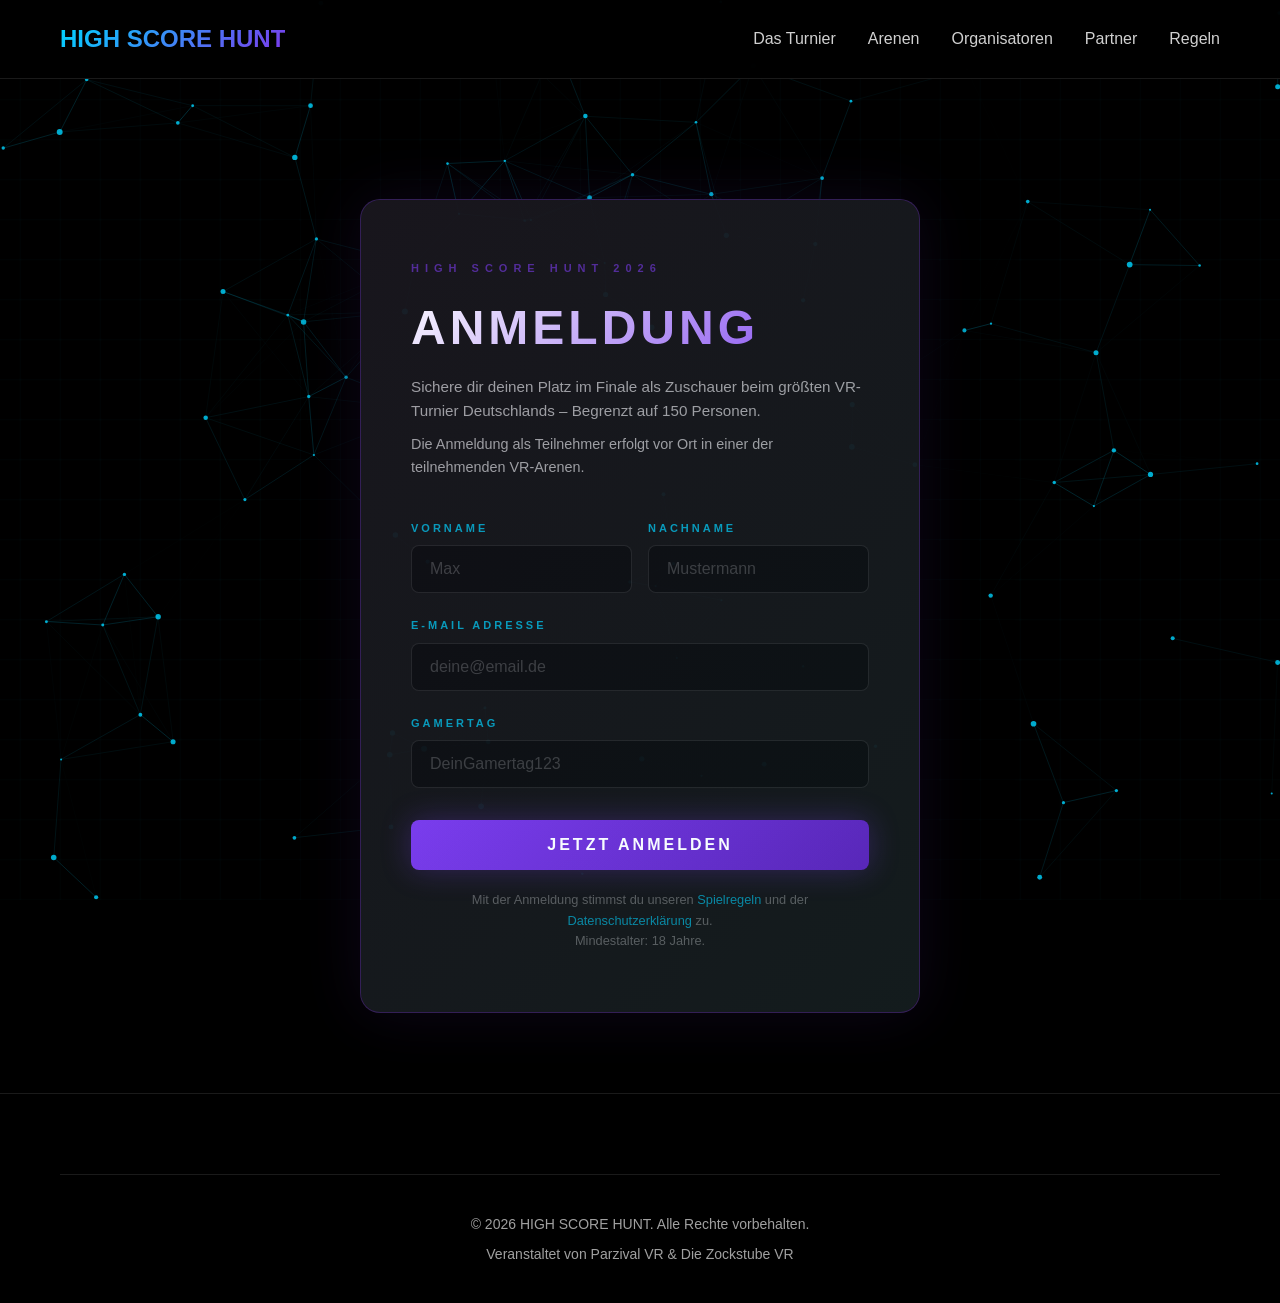
==== commit 693affd0: "updated" ====
--- a/anmelden.html
+++ b/anmelden.html
@@ -271,7 +271,7 @@
 
                 <p class="form-note">
                     Mit der Anmeldung stimmst du unseren <a href="rules.html">Spielregeln</a> und der <a href="cookie.html">Datenschutzerklärung</a> zu.<br>
-                    Mindestalter: 16 Jahre.
+                    Mindestalter: 18 Jahre.
                 </p>
             </div>
 
--- a/assets/css/styles.css
+++ b/assets/css/styles.css
@@ -1459,6 +1459,11 @@
         margin-bottom: 10px;
     }
 
+    /* Sponsors: reduced top spacing on mobile */
+    #sponsors {
+        padding-top: 20px;
+    }
+
     /* Rules */
     .rule-card {
         padding: 24px 16px;
@@ -1526,4 +1531,13 @@
         grid-template-columns: 1fr !important;
         gap: 20px !important;
     }
+
+    /* Reset centered last-cards to full width on mobile */
+    .attendee-grid .attendee-card:last-child {
+        grid-column: 1 !important;
+    }
+
+    .sponsor-grid-inner .sponsor-logo:last-child {
+        grid-column: 1 !important;
+    }
 }
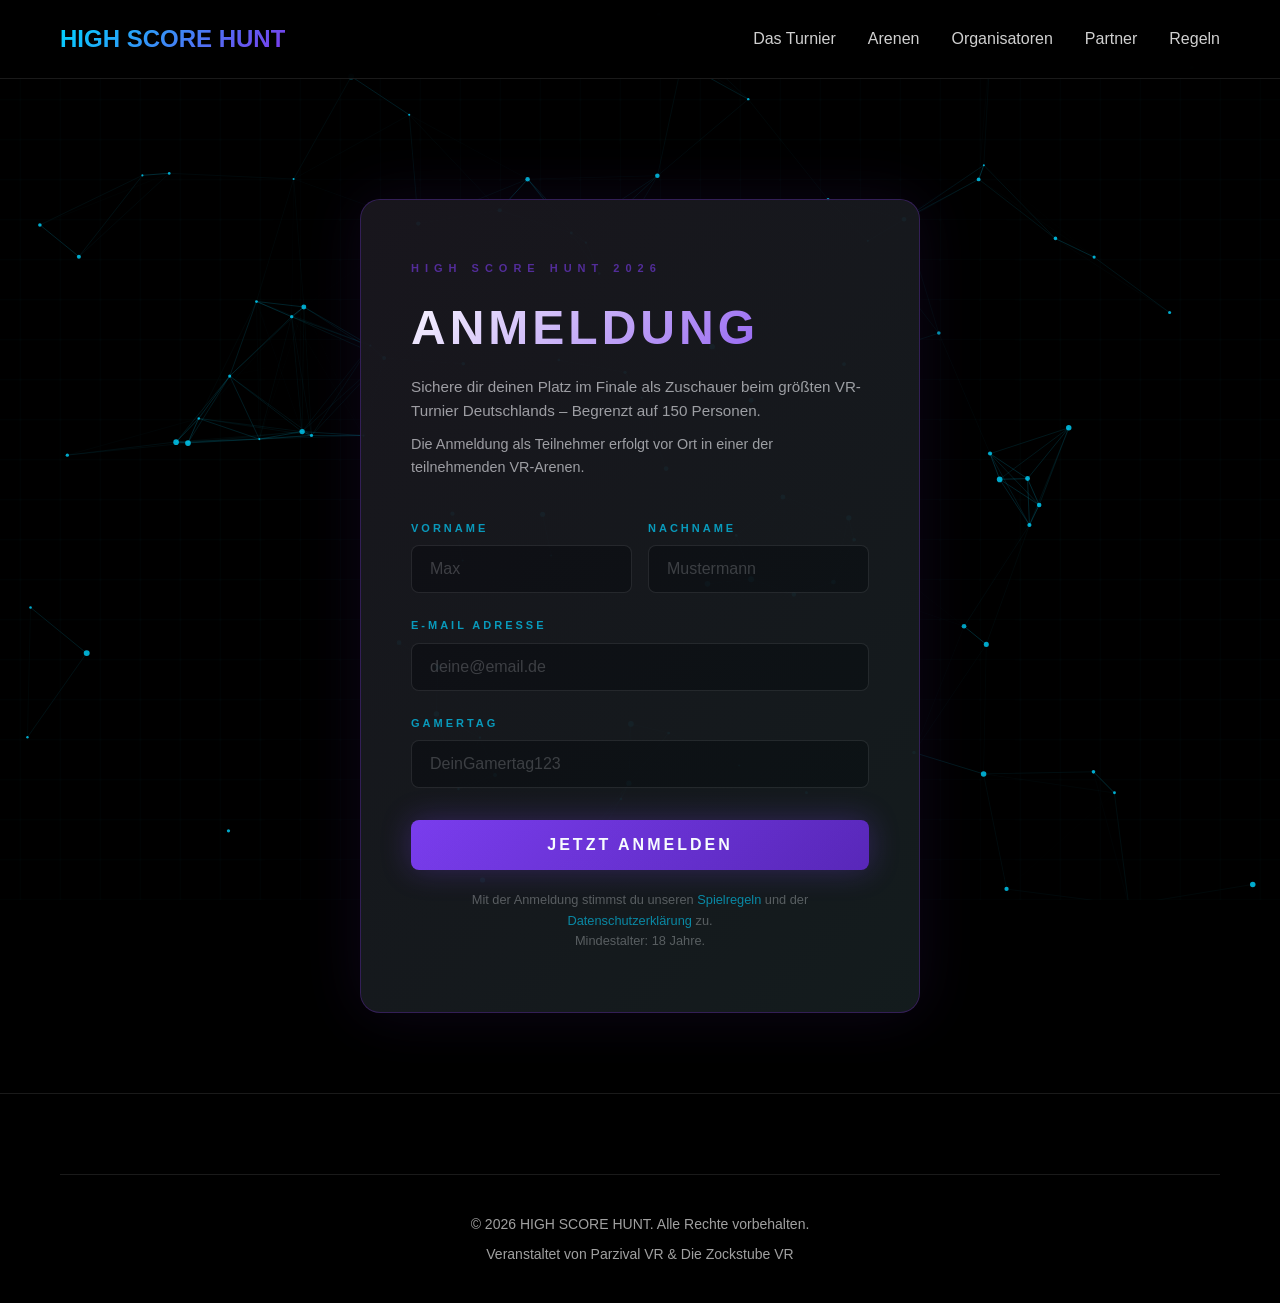
==== commit 3629bac4: "HSH Logo als Favicon auf allen Seiten eingebunden Co-Authored-By: Claude Sonnet 4.6 <noreply@anthrop" ====
--- a/anmelden.html
+++ b/anmelden.html
@@ -4,6 +4,7 @@
     <meta charset="UTF-8">
     <meta name="viewport" content="width=device-width, initial-scale=1.0">
     <title>Anmeldung – HIGH SCORE HUNT 2026</title>
+    <link rel="icon" type="image/png" href="assets/HSH Logos/HSH Logo - NEU.png">
 
     <!-- Security Headers -->
     <meta http-equiv="X-Frame-Options" content="DENY">
--- a/assets/css/styles.css
+++ b/assets/css/styles.css
@@ -1153,18 +1153,19 @@
 .rule-card:hover { transform: translateY(-5px); border-color: rgba(0, 212, 255, 0.3); box-shadow: 0 10px 40px rgba(0, 212, 255, 0.2); }
 
 .rule-number {
-    width: 50px;
-    height: 50px;
+    width: 60px;
+    height: 60px;
     background: linear-gradient(135deg, var(--primary-cyan), var(--primary-magenta));
     border-radius: 50%;
-    color: var(--bg-black);
-    font-size: 24px;
-    font-weight: 700;
+    color: #000000;
+    font-size: 28px;
+    font-weight: 900;
     display: flex;
     align-items: center;
     justify-content: center;
     margin-bottom: 20px;
-    box-shadow: 0 4px 15px rgba(0, 212, 255, 0.4);
+    box-shadow: 0 4px 20px rgba(0, 212, 255, 0.5);
+    opacity: 0.8;
 }
 
 .rule-card h2 { font-size: 1.8rem; color: var(--primary-cyan); margin-bottom: 20px; font-weight: 700; }
@@ -1510,6 +1511,34 @@
         padding: 50px 0 !important;
     }
 
+    /* Rules hero: less top padding on mobile */
+    .rules-hero {
+        padding: 80px 20px 50px !important;
+    }
+
+    /* Rules contact card: compact on mobile */
+    .rules-contact {
+        margin-top: 40px !important;
+        padding: 30px 20px !important;
+    }
+
+    .rules-contact h3 {
+        font-size: 1.4rem !important;
+    }
+
+    .rules-contact p {
+        font-size: 1rem !important;
+    }
+
+    .rules-contact div[style] {
+        flex-direction: column !important;
+        gap: 12px !important;
+    }
+
+    .rules-contact span {
+        display: none !important;
+    }
+
     /* Lists inside rule cards and cookie/impressum pages */
     ul {
         margin-left: 16px !important;
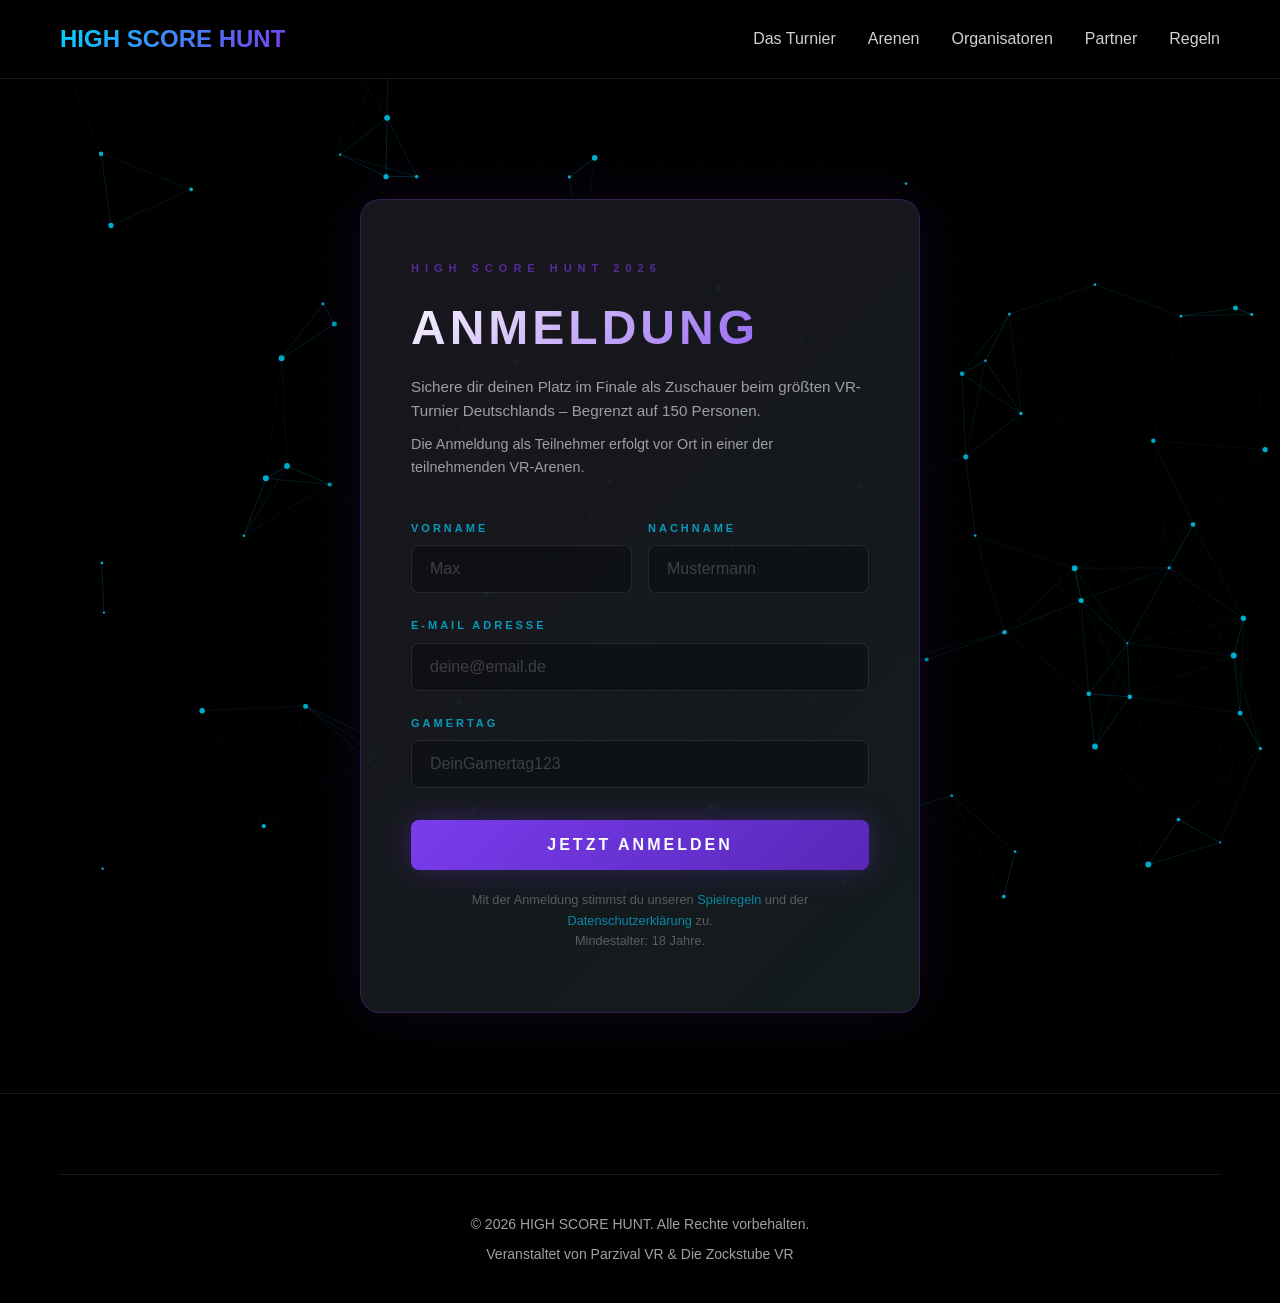
==== commit 8354339b: "Favicon in Stammverzeichnis verschoben (Leerzeichen im Pfad behoben) Co-Authored-By: Claude Sonnet 4" ====
--- a/anmelden.html
+++ b/anmelden.html
@@ -4,7 +4,7 @@
     <meta charset="UTF-8">
     <meta name="viewport" content="width=device-width, initial-scale=1.0">
     <title>Anmeldung – HIGH SCORE HUNT 2026</title>
-    <link rel="icon" type="image/png" href="assets/HSH Logos/HSH Logo - NEU.png">
+    <link rel="icon" type="image/png" href="favicon.png">
 
     <!-- Security Headers -->
     <meta http-equiv="X-Frame-Options" content="DENY">
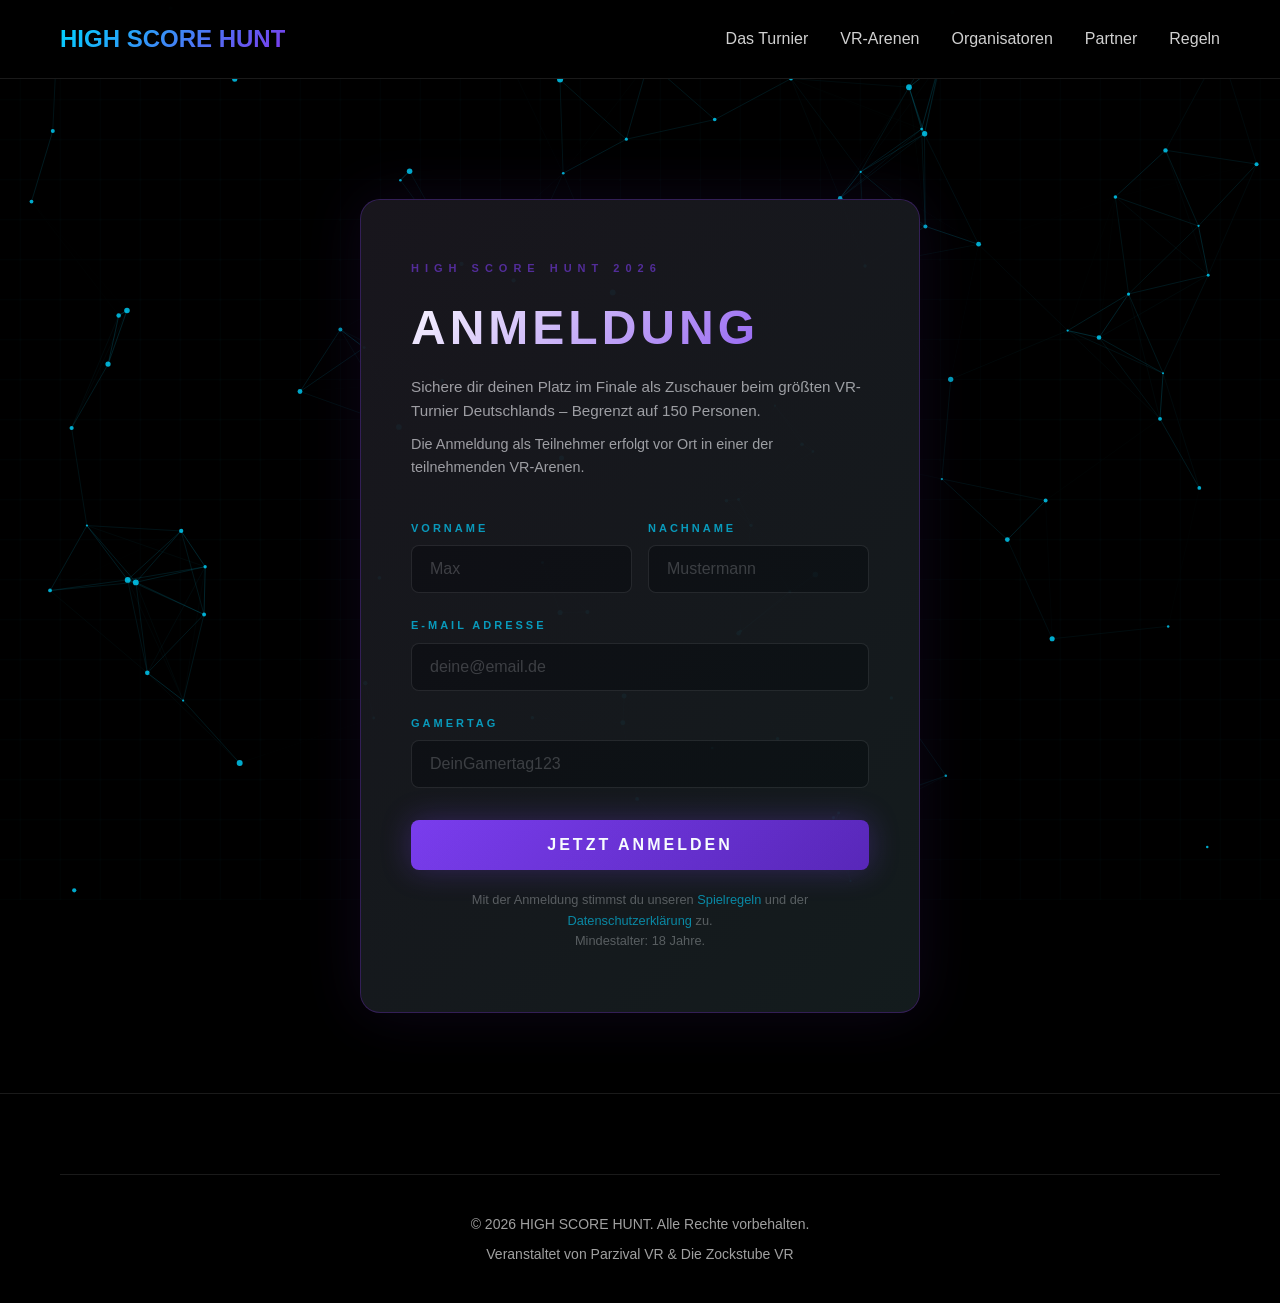
==== commit ae846e99: "Nav-Link Arenen auf allen Seiten zu VR-Arenen geändert Co-Authored-By: Claude Sonnet 4.6 <noreply@an" ====
--- a/anmelden.html
+++ b/anmelden.html
@@ -224,7 +224,7 @@
             </div>
             <div class="nav-links">
                 <a href="index.html#tournament">Das Turnier</a>
-                <a href="index.html#locations">Arenen</a>
+                <a href="index.html#locations">VR-Arenen</a>
                 <a href="index.html#organizers">Organisatoren</a>
                 <a href="index.html#sponsors">Partner</a>
                 <a href="rules.html">Regeln</a>
--- a/assets/css/styles.css
+++ b/assets/css/styles.css
@@ -610,6 +610,7 @@
 .attendee-card h3 {
     font-size: 20px;
     margin-bottom: 5px;
+    margin-top: -8px;
     color: var(--primary-cyan);
     font-weight: 700;
 }
@@ -618,6 +619,30 @@
     color: var(--text-gray);
     font-size: 14px;
     line-height: 1.6;
+}
+
+.btn-arena-play {
+    display: inline-block;
+    margin-top: auto;
+    padding: 8px 22px;
+    background: linear-gradient(135deg, #7c3aed, #00d4ff);
+    color: #fff;
+    text-decoration: none;
+    border-radius: 4px;
+    font-size: 11px;
+    font-weight: 700;
+    letter-spacing: 2px;
+    text-transform: uppercase;
+    transition: opacity 0.2s ease, transform 0.2s ease, box-shadow 0.2s ease;
+    box-shadow: 0 0 16px rgba(124, 58, 237, 0.35);
+    position: relative;
+    z-index: 1;
+}
+
+.btn-arena-play:hover {
+    opacity: 0.9;
+    transform: translateY(-2px);
+    box-shadow: 0 6px 24px rgba(0, 212, 255, 0.4);
 }
 
 .finale-badge {
@@ -659,6 +684,22 @@
     transform: translateY(-8px);
     border-color: rgba(255, 0, 128, 0.5);
     box-shadow: 0 15px 50px rgba(255, 0, 128, 0.3);
+}
+
+@keyframes wildcard-pulse {
+    0%, 100% {
+        border-color: rgba(255, 0, 128, 0.55);
+        box-shadow: 0 0 12px rgba(255, 0, 128, 0.25), 0 0 28px rgba(255, 0, 128, 0.1);
+    }
+    50% {
+        border-color: rgba(255, 0, 128, 0.2);
+        box-shadow: 0 0 4px rgba(255, 0, 128, 0.08);
+    }
+}
+
+.wildcard-card {
+    border-color: rgba(255, 0, 128, 0.55);
+    animation: wildcard-pulse 2.8s ease-in-out infinite;
 }
 
 .game-image {
@@ -954,6 +995,19 @@
     grid-template-columns: 1fr 1fr;
 }
 
+.organizers-grid a img {
+    transition: filter 0.35s ease, transform 0.35s ease;
+}
+
+.organizers-grid a:hover img {
+    filter: drop-shadow(0 0 12px rgba(0, 212, 255, 0.7)) drop-shadow(0 0 24px rgba(0, 212, 255, 0.35)) brightness(1.1);
+    transform: scale(1.04);
+}
+
+.organizers-grid div:nth-child(2) a:hover img {
+    filter: drop-shadow(0 0 12px rgba(255, 0, 128, 0.7)) drop-shadow(0 0 24px rgba(255, 0, 128, 0.35)) brightness(1.1);
+}
+
 /* ─── HSH Sections ────────────────────────────────────────────────────────── */
 
 .hsh-intro { padding: 100px 0; background: var(--bg-dark); }
@@ -1400,6 +1454,22 @@
         max-width: 360px;
     }
 
+    /* Arena cards: full width, comfortable button on mobile */
+    .attendee-card {
+        max-width: 100%;
+        width: 100%;
+        min-height: unset;
+        padding: 24px 20px;
+    }
+
+    .btn-arena-play {
+        width: 100%;
+        text-align: center;
+        padding: 12px 20px;
+        font-size: 12px;
+        margin-top: 12px;
+    }
+
     /* Schedule items: stack time above name */
     .schedule-item {
         flex-direction: column;
@@ -1569,4 +1639,8 @@
     .sponsor-grid-inner .sponsor-logo:last-child {
         grid-column: 1 !important;
     }
+
+    .rules-grid .rules-card:last-child {
+        grid-column: 1 !important;
+    }
 }
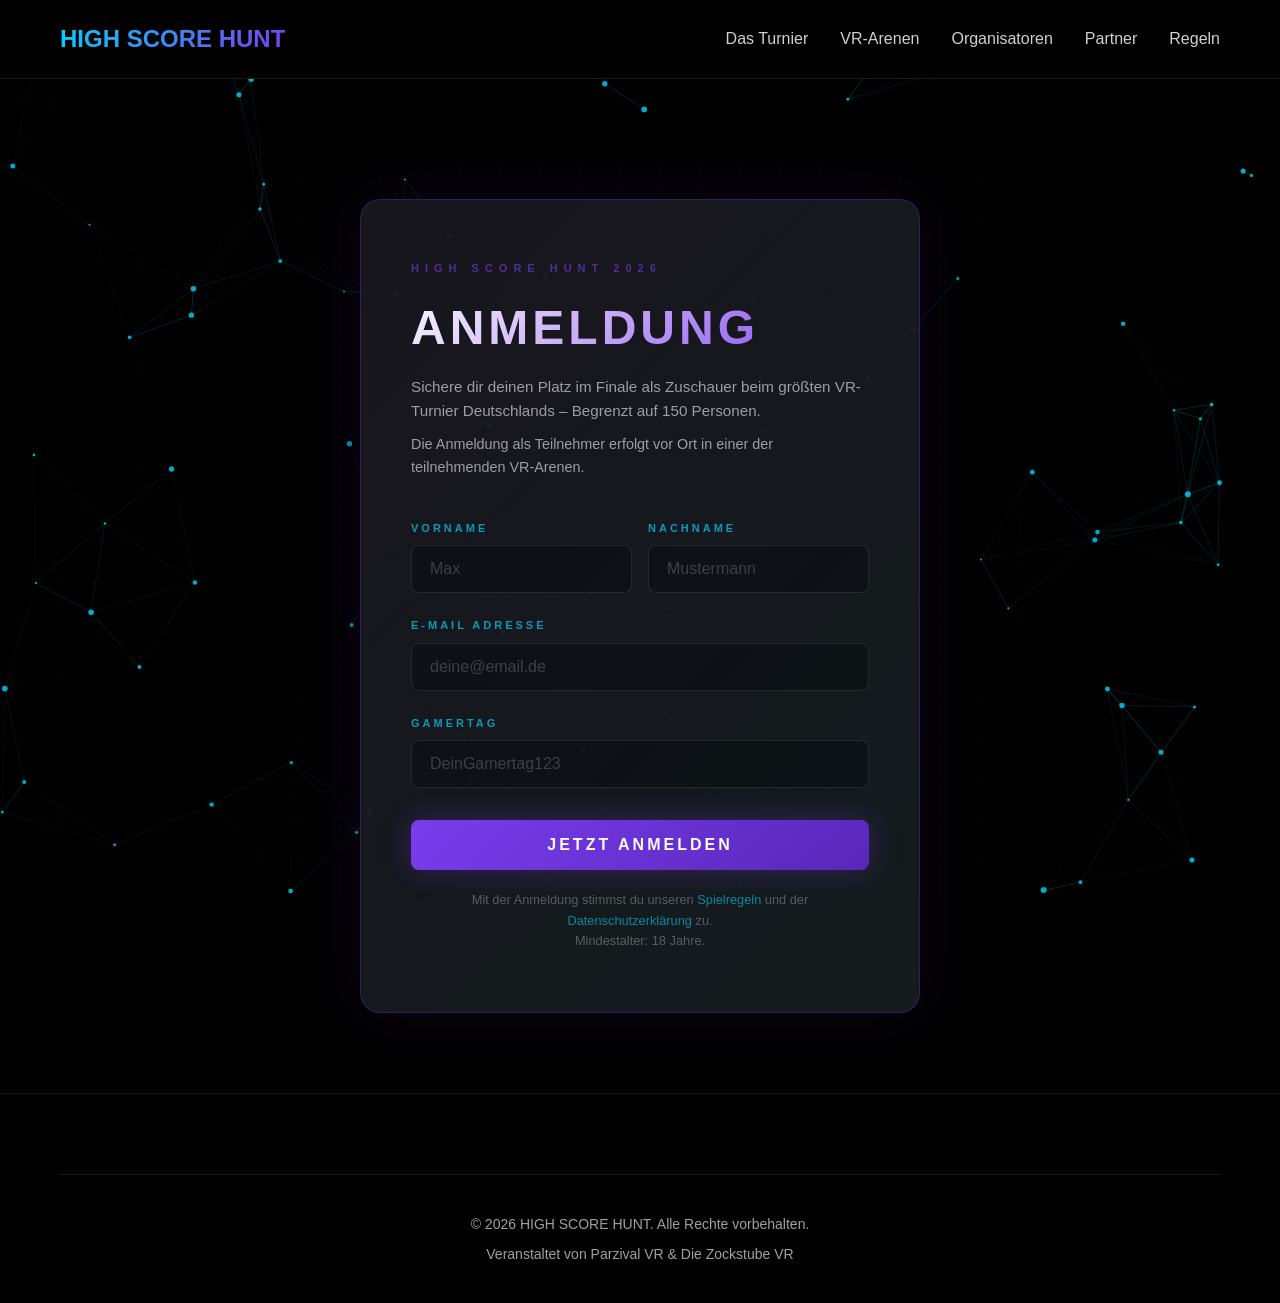
==== commit 2812e27a: "updated" ====
--- a/anmelden.html
+++ b/anmelden.html
@@ -10,7 +10,7 @@
     <meta http-equiv="X-Frame-Options" content="DENY">
     <meta http-equiv="X-Content-Type-Options" content="nosniff">
     <meta http-equiv="Referrer-Policy" content="strict-origin-when-cross-origin">
-    <meta http-equiv="Content-Security-Policy" content="default-src 'self'; script-src 'self' 'unsafe-inline'; style-src 'self' 'unsafe-inline'; img-src 'self' data: https:; font-src 'self'; connect-src 'self' https://formspree.io;">
+    <meta http-equiv="Content-Security-Policy" content="default-src 'self'; script-src 'self' 'unsafe-inline'; style-src 'self' 'unsafe-inline'; img-src 'self' data: https:; font-src 'self'; connect-src 'self' https://formspree.io https://abacus.jasoncameron.dev;">
 
     <link rel="stylesheet" href="assets/css/styles.css">
     <style>
@@ -175,6 +175,48 @@
             color: #00d4ff;
         }
 
+        /* Spots counter */
+        .spots-counter {
+            margin-bottom: 30px;
+        }
+
+        .spots-counter-label {
+            display: flex;
+            justify-content: space-between;
+            font-size: 12px;
+            letter-spacing: 1px;
+            color: rgba(255, 255, 255, 0.5);
+            margin-bottom: 8px;
+        }
+
+        .spots-counter-label strong {
+            color: #00d4ff;
+        }
+
+        .spots-counter-bar {
+            width: 100%;
+            height: 8px;
+            border-radius: 4px;
+            background: rgba(255, 255, 255, 0.08);
+            overflow: hidden;
+        }
+
+        .spots-counter-fill {
+            height: 100%;
+            width: 0%;
+            border-radius: 4px;
+            background: linear-gradient(90deg, #7c3aed, #00d4ff);
+            transition: width 0.6s ease;
+        }
+
+        .spots-counter.sold-out .spots-counter-label strong {
+            color: #ff4444;
+        }
+
+        .spots-counter.sold-out .spots-counter-fill {
+            background: linear-gradient(90deg, #ff4444, #ff8844);
+        }
+
         /* Success message */
         .form-success {
             display: none;
@@ -242,6 +284,15 @@
                 <p class="form-subtitle">Sichere dir deinen Platz im Finale als Zuschauer beim größten VR-Turnier Deutschlands – Begrenzt auf 150 Personen.</p>
                 <p class="form-subtitle" style="margin-top: -30px; font-size: 0.9em;">Die Anmeldung als Teilnehmer erfolgt vor Ort in einer der teilnehmenden VR-Arenen.</p>
 
+                <div class="spots-counter" id="spotsCounter">
+                    <div class="spots-counter-label">
+                        <span><strong id="spotsCount">–</strong> von 150 Plätzen vergeben</span>
+                    </div>
+                    <div class="spots-counter-bar">
+                        <div class="spots-counter-fill" id="spotsFill"></div>
+                    </div>
+                </div>
+
                 <form id="registrationForm" action="https://formspree.io/f/mlgydkay" method="POST" novalidate>
 
                     <div class="form-row">
@@ -298,6 +349,46 @@
 
     <script src="assets/js/main.js"></script>
     <script>
+        const MAX_SPOTS = 150;
+        const COUNTER_NAMESPACE = 'highscorehunt2026';
+        const COUNTER_KEY = 'zuschauer-anmeldungen';
+
+        function renderSpotsCount(count) {
+            const shown = Math.min(count, MAX_SPOTS);
+            document.getElementById('spotsCount').textContent = shown;
+            document.getElementById('spotsFill').style.width = (shown / MAX_SPOTS * 100) + '%';
+
+            const counterEl = document.getElementById('spotsCounter');
+            const btn = document.querySelector('.btn-submit');
+            if (count >= MAX_SPOTS) {
+                counterEl.classList.add('sold-out');
+                btn.textContent = 'Ausgebucht';
+                btn.disabled = true;
+            }
+        }
+
+        async function fetchSpotsCount() {
+            try {
+                const response = await fetch(`https://abacus.jasoncameron.dev/get/${COUNTER_NAMESPACE}/${COUNTER_KEY}`);
+                const data = await response.json();
+                renderSpotsCount(data.value || 0);
+            } catch (err) {
+                document.getElementById('spotsCounter').style.display = 'none';
+            }
+        }
+
+        async function incrementSpotsCount() {
+            try {
+                const response = await fetch(`https://abacus.jasoncameron.dev/hit/${COUNTER_NAMESPACE}/${COUNTER_KEY}`);
+                const data = await response.json();
+                renderSpotsCount(data.value || 0);
+            } catch (err) {
+                // Zähler-Update fehlgeschlagen, Anmeldung ist davon nicht betroffen
+            }
+        }
+
+        fetchSpotsCount();
+
         document.getElementById('registrationForm').addEventListener('submit', async function(e) {
             e.preventDefault();
 
@@ -326,6 +417,7 @@
                     document.getElementById('formContent').style.display = 'none';
                     document.getElementById('successName').textContent = vorname + ' ' + name;
                     document.getElementById('formSuccess').style.display = 'block';
+                    incrementSpotsCount();
                 } else {
                     btn.textContent = 'Jetzt anmelden';
                     btn.disabled = false;
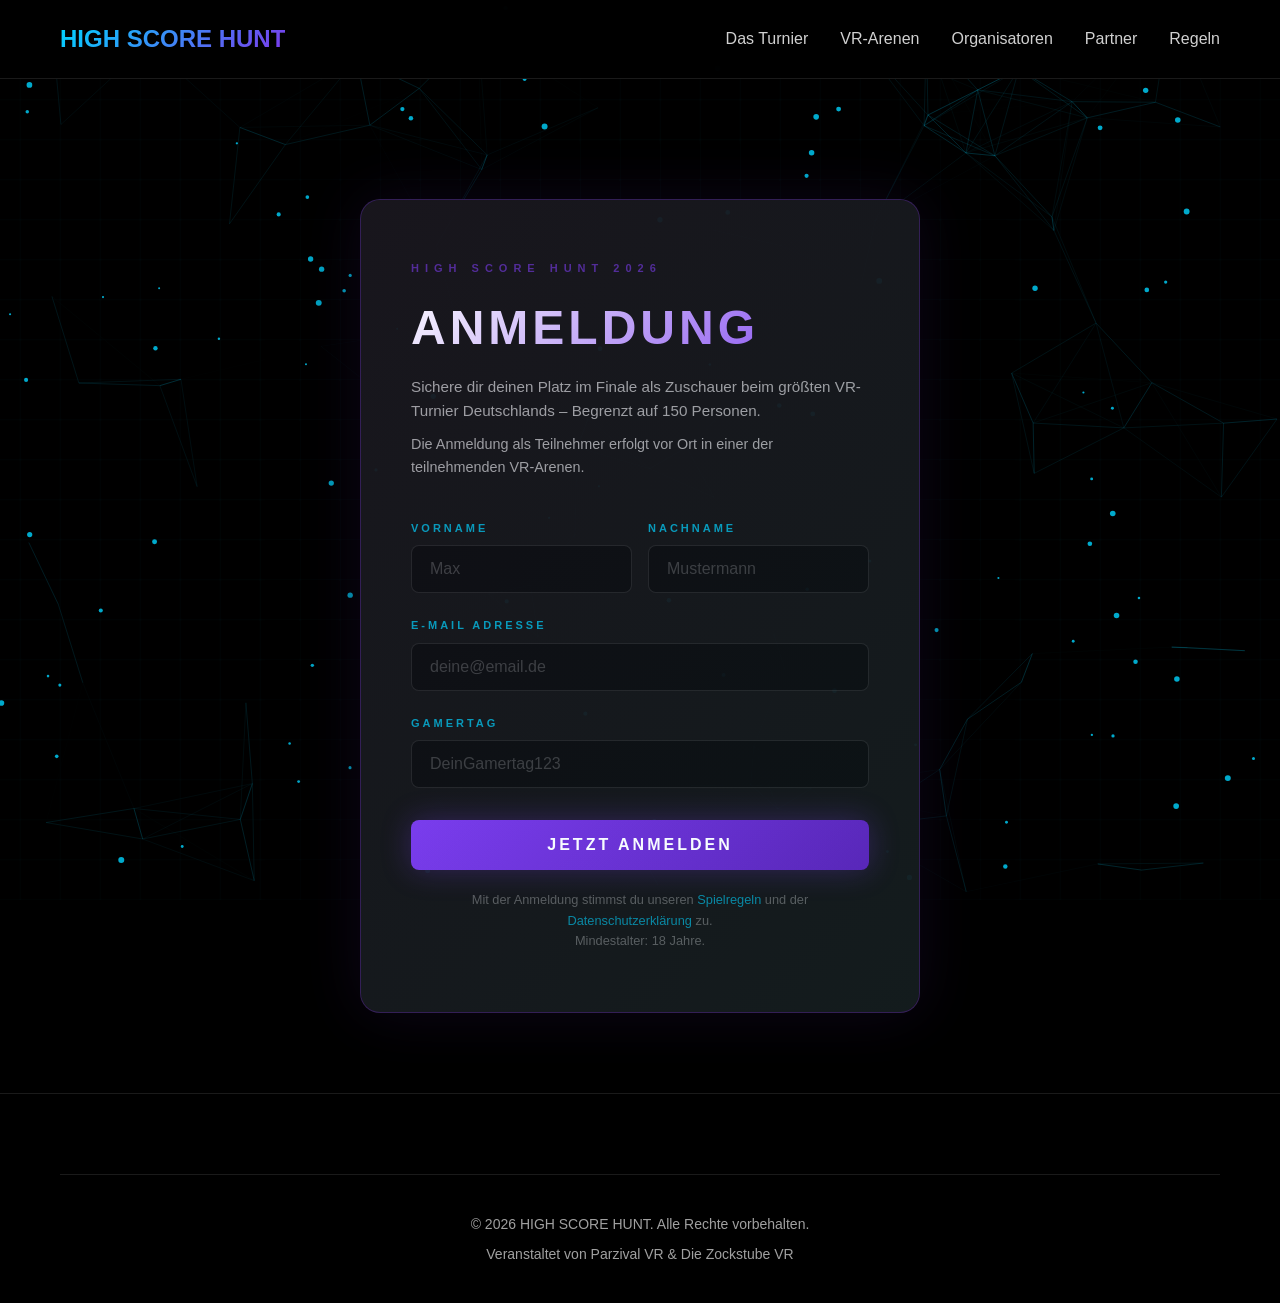
==== commit df10abe2: "Zaehler-Increment robuster machen (Retry + keepalive) Vermutlich hat ein Werbeblocker den Increment-" ====
--- a/anmelden.html
+++ b/anmelden.html
@@ -377,13 +377,21 @@
             }
         }
 
-        async function incrementSpotsCount() {
+        async function incrementSpotsCount(attempt = 1) {
             try {
-                const response = await fetch(`https://abacus.jasoncameron.dev/hit/${COUNTER_NAMESPACE}/${COUNTER_KEY}`);
+                const response = await fetch(`https://abacus.jasoncameron.dev/hit/${COUNTER_NAMESPACE}/${COUNTER_KEY}`, {
+                    keepalive: true
+                });
                 const data = await response.json();
-                renderSpotsCount(data.value || 0);
+                if (typeof data.value !== 'number') {
+                    throw new Error('Ungültige Zähler-Antwort');
+                }
+                renderSpotsCount(data.value);
             } catch (err) {
-                // Zähler-Update fehlgeschlagen, Anmeldung ist davon nicht betroffen
+                if (attempt < 3) {
+                    setTimeout(() => incrementSpotsCount(attempt + 1), 1000 * attempt);
+                }
+                // Nach mehreren Versuchen fehlgeschlagen (z.B. durch Werbeblocker) – Anmeldung selbst ist davon nicht betroffen
             }
         }
 
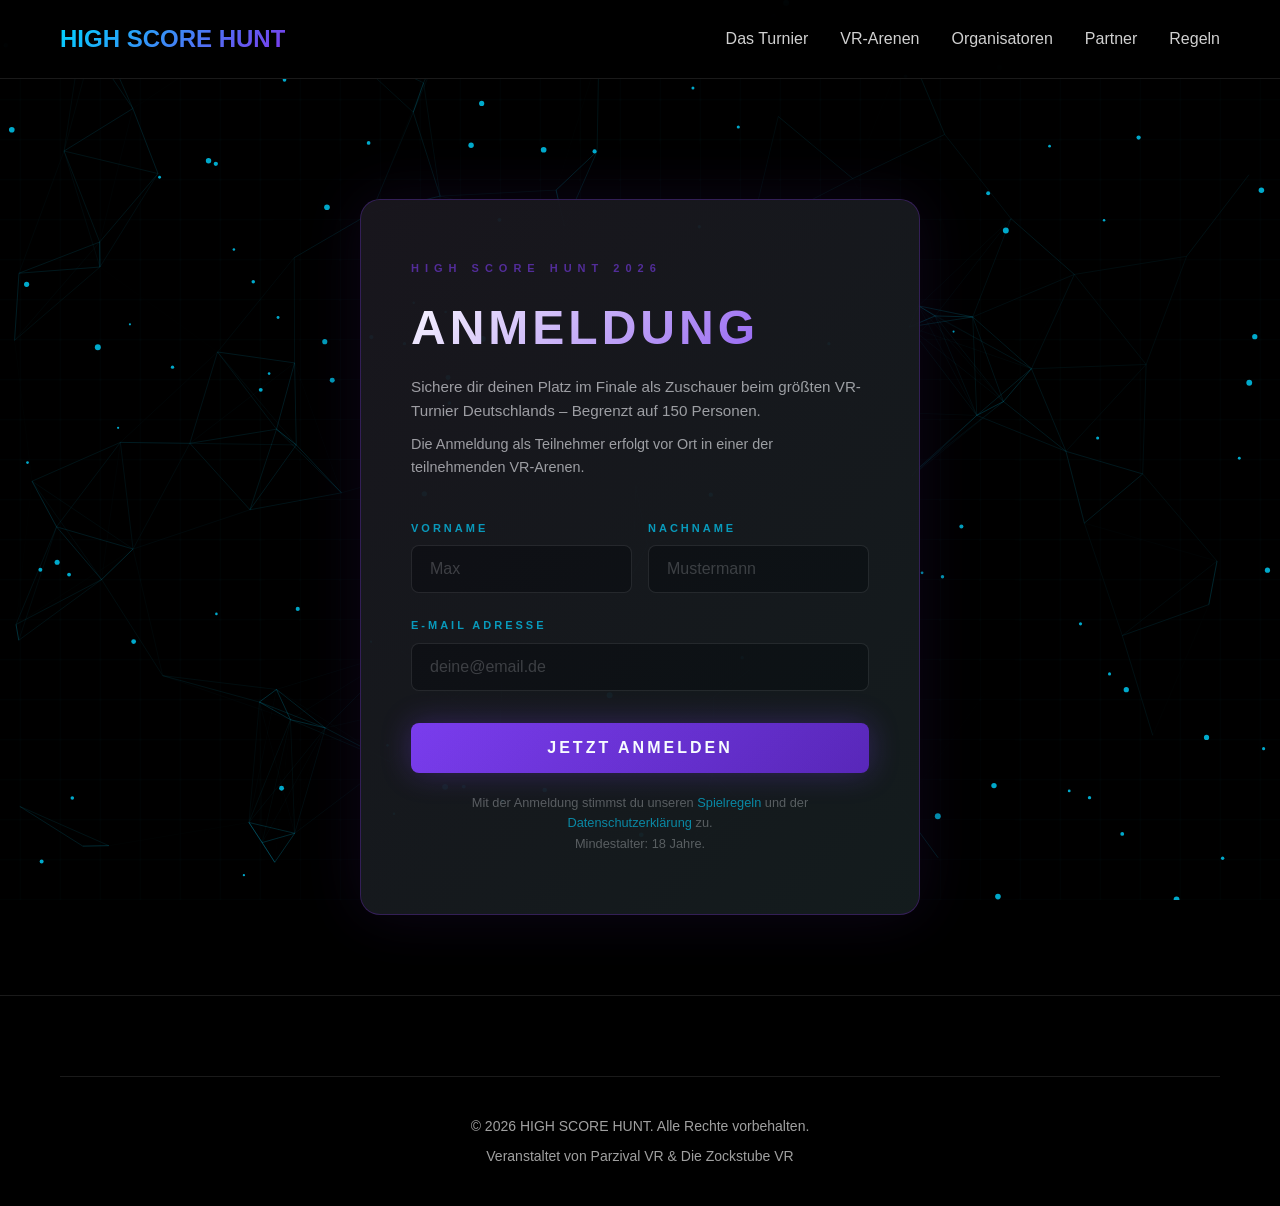
==== commit b2c5cc45: "updated" ====
--- a/anmelden.html
+++ b/anmelden.html
@@ -311,12 +311,6 @@
                         <input type="email" id="email" name="email" placeholder="deine@email.de" required>
                     </div>
 
-                    <div class="form-group">
-                        <label for="gamertag">Gamertag</label>
-                        <input type="text" id="gamertag" name="gamertag" placeholder="DeinGamertag123" required>
-                        <span class="field-error" id="gamertagError">Dieser Gamertag ist bereits vergeben. Bitte wähle einen anderen.</span>
-                    </div>
-
                     <button type="submit" class="btn-submit">Jetzt anmelden</button>
 
                 </form>
@@ -403,9 +397,8 @@
             const vorname  = document.getElementById('vorname').value.trim();
             const name     = document.getElementById('name').value.trim();
             const email    = document.getElementById('email').value.trim();
-            const gamertag = document.getElementById('gamertag').value.trim();
-
-            if (!vorname || !name || !email || !gamertag) {
+
+            if (!vorname || !name || !email) {
                 alert('Bitte fülle alle Felder aus.');
                 return;
             }
